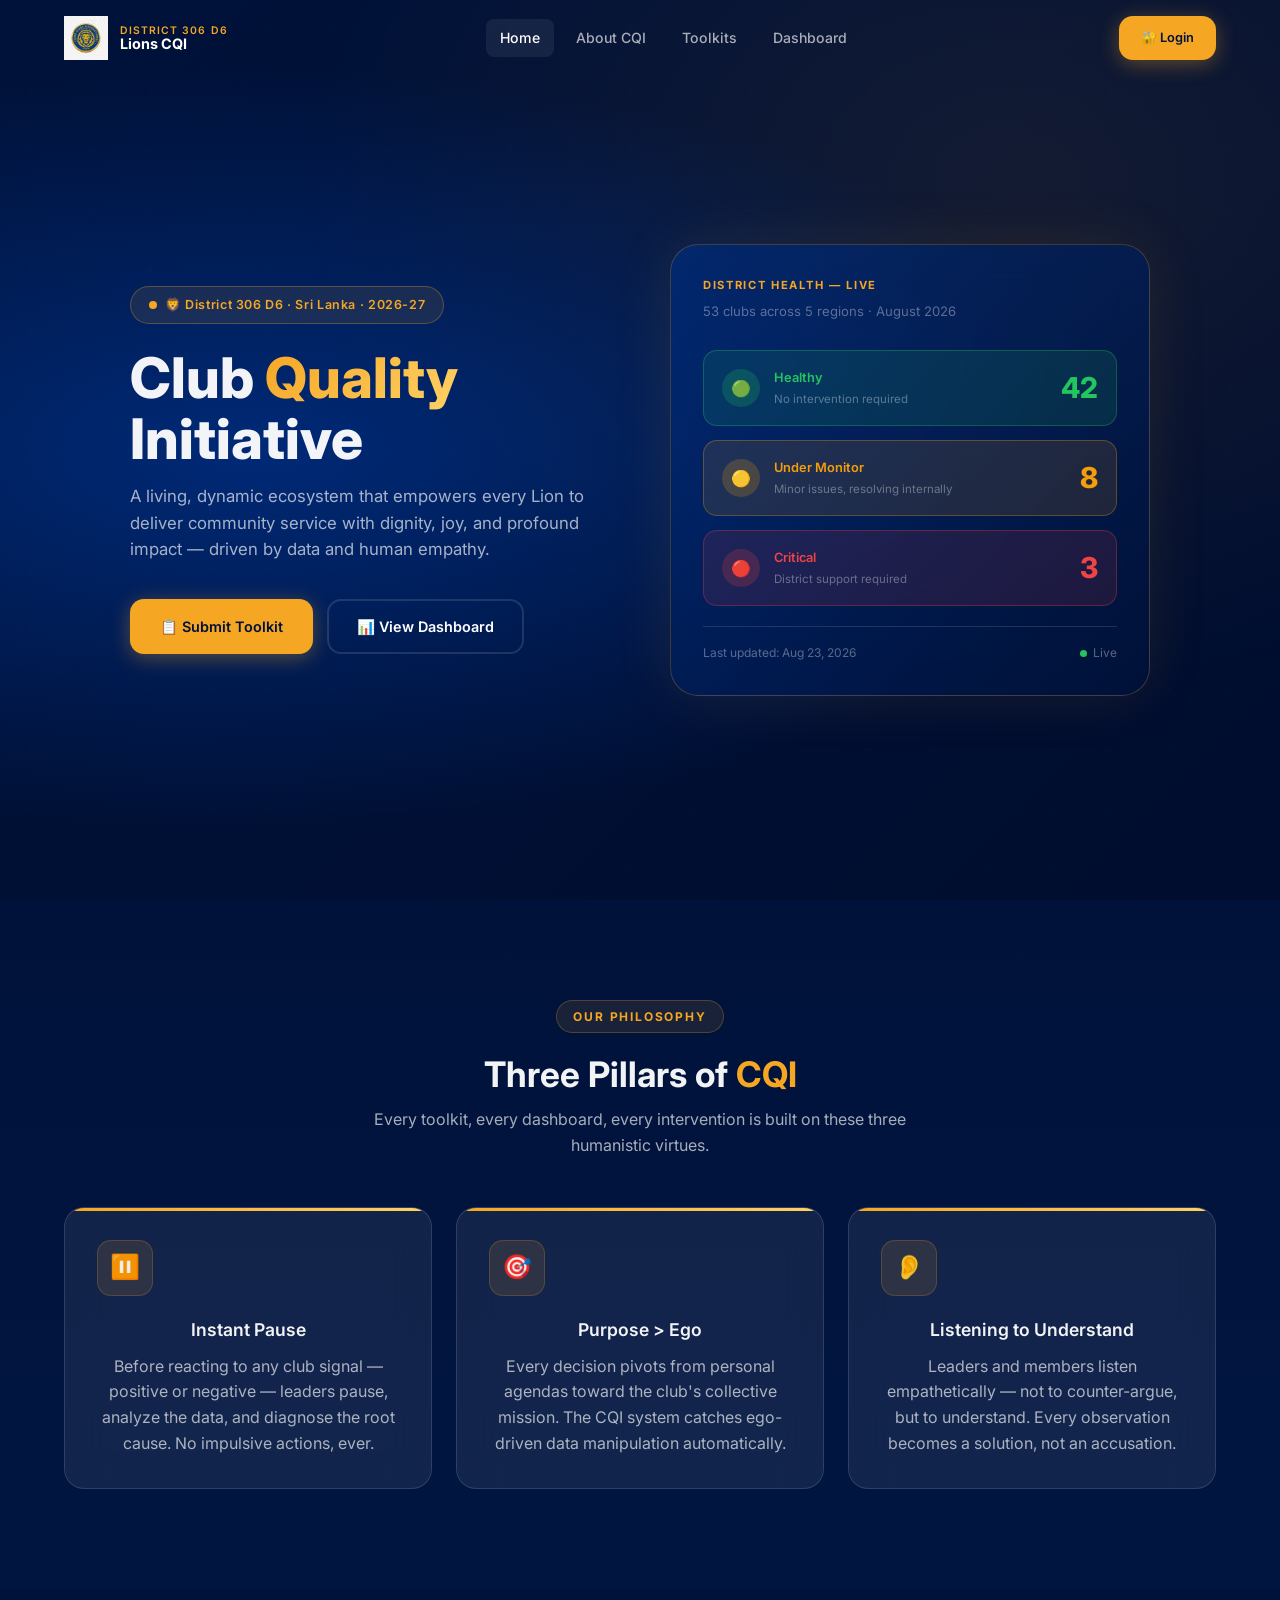
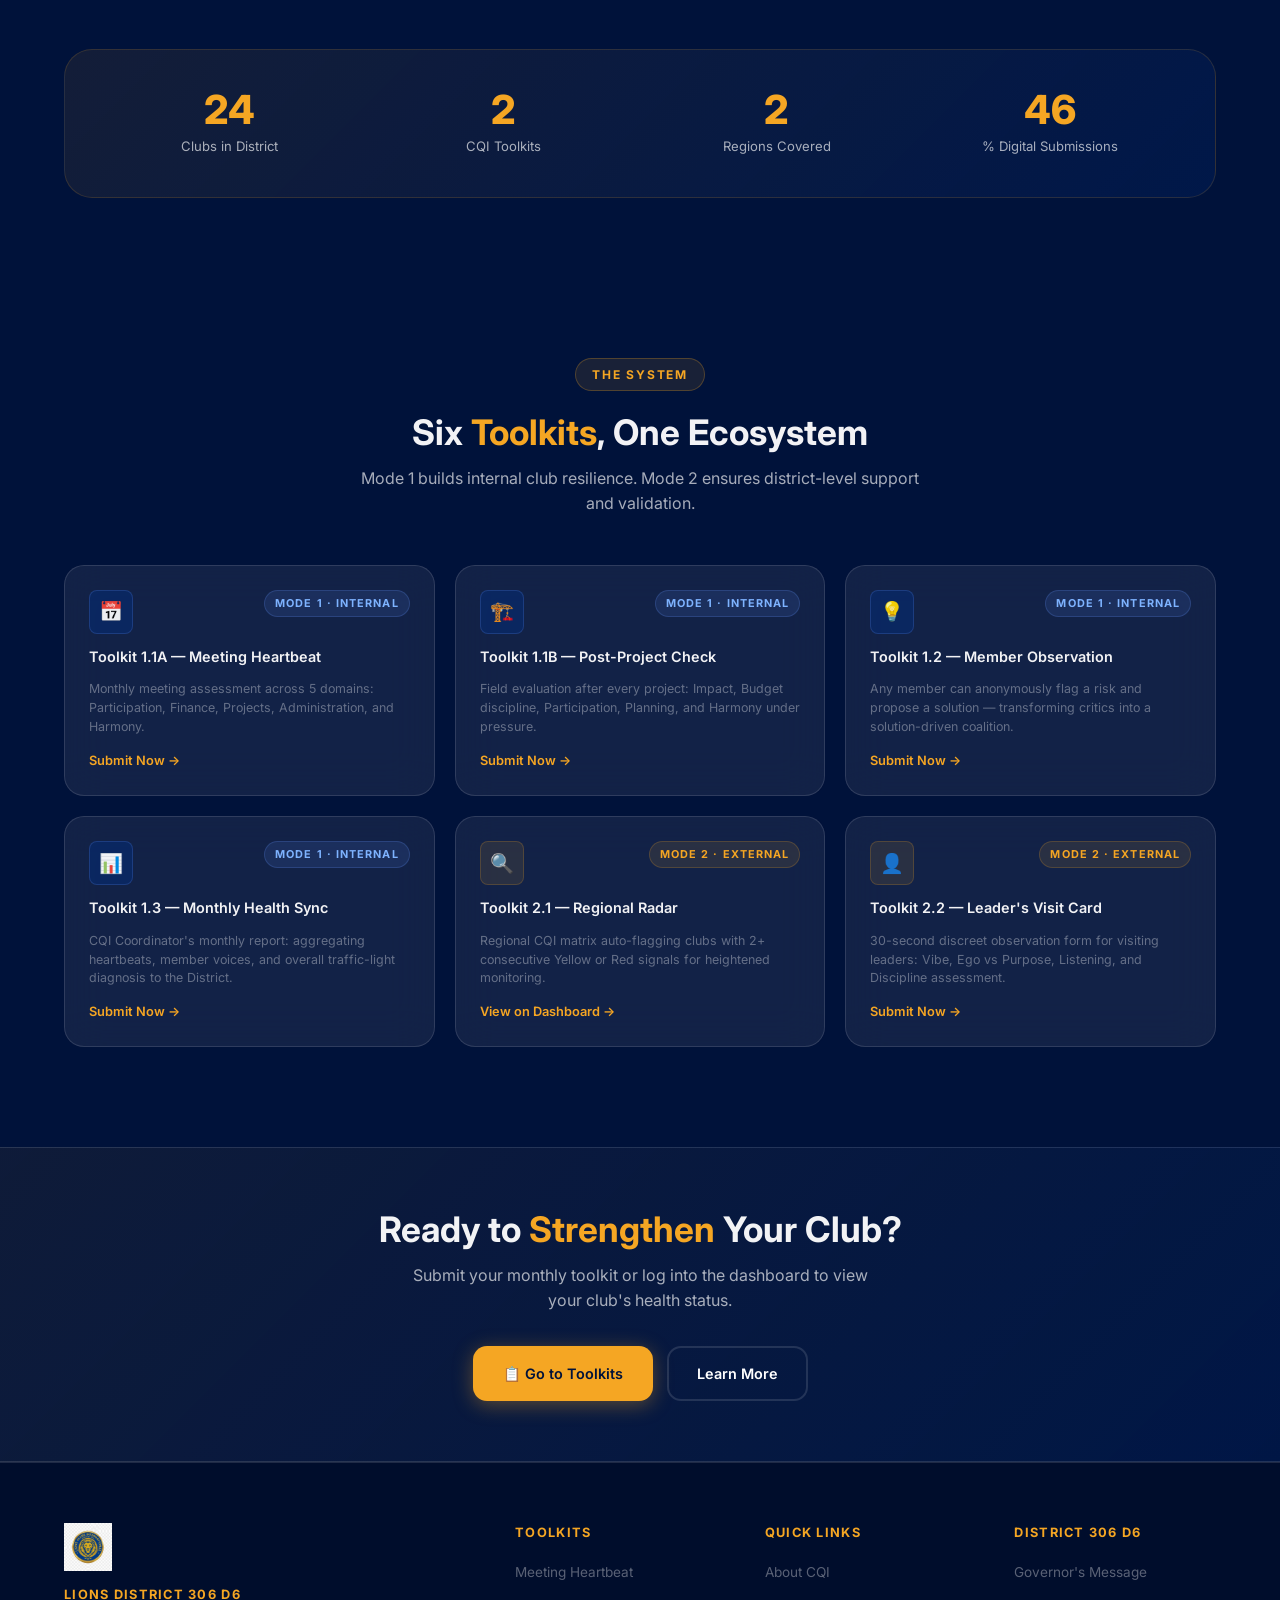
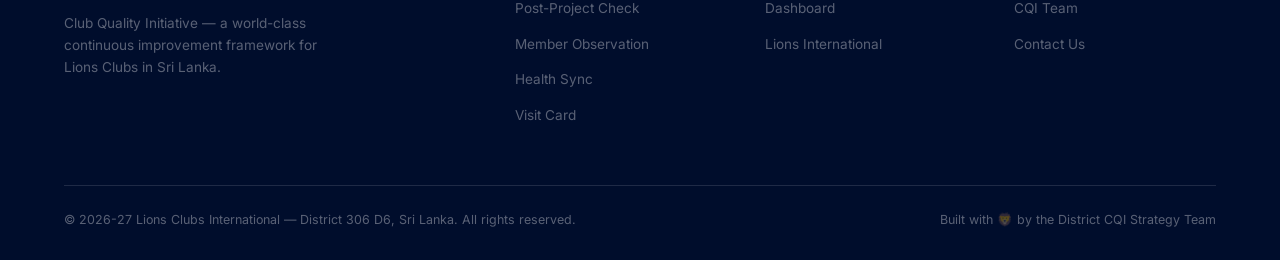
==== website/index.html @ 41cb6fa5 "Initial commit Lion's Club" ====
﻿<!DOCTYPE html>
<html lang="en">
<head>
<meta charset="UTF-8"><meta name="viewport" content="width=device-width,initial-scale=1.0">
<title>Lions CQI | District 306 D6 Sri Lanka</title>
<meta name="description" content="Club Quality Initiative — a living ecosystem empowering every Lion in District 306 D6, Sri Lanka to serve with dignity, joy and profound impact.">
<link rel="stylesheet" href="css/style.css">
<link rel="icon" href="assets/lions-logo.png">
</head>
<body>
<nav class="navbar">
  <div class="container nav-inner">
    <a href="index.html" class="nav-brand">
      <img src="assets/lions-logo.png" alt="Lions International">
      <div class="nav-brand-text"><span>District 306 D6</span><span>Lions CQI</span></div>
    </a>
    <div class="nav-links">
      <a href="index.html" class="active">Home</a>
      <a href="about.html">About CQI</a>
      <a href="toolkits/index.html">Toolkits</a>
      <a href="dashboard.html">Dashboard</a>
    </div>
    <div class="nav-actions">
      <a href="dashboard.html" id="loginBtn" class="btn btn-primary btn-sm">🔐 Login</a>
      <div id="navUser" class="nav-user hidden">
        <div class="nav-avatar" id="navAvatar">L</div>
        <span id="navUserName">Lion</span>
        <button onclick="logout()" class="btn btn-sm" style="padding:6px 10px;color:var(--text-muted);">↩</button>
      </div>
    </div>
    <div class="hamburger" onclick="this.classList.toggle('open');document.querySelector('.nav-links').style.display='flex'">
      <span></span><span></span><span></span>
    </div>
  </div>
</nav>

<section class="hero">
  <div class="container hero-inner">
    <div class="hero-text">
      <div class="hero-badge"><span class="dot"></span>🦁 District 306 D6 · Sri Lanka · 2026-27</div>
      <h1>Club <span>Quality</span><br>Initiative</h1>
      <p>A living, dynamic ecosystem that empowers every Lion to deliver community service with dignity, joy, and profound impact — driven by data and human empathy.</p>
      <div class="hero-ctas">
        <a href="toolkits/index.html" class="btn btn-primary">📋 Submit Toolkit</a>
        <a href="dashboard.html" class="btn btn-outline">📊 View Dashboard</a>
      </div>
    </div>
    <div class="health-card">
      <div class="health-card-title">District Health — Live</div>
      <div class="health-card-sub">53 clubs across 5 regions · August 2026</div>
      <div class="health-indicators">
        <div class="health-indicator green">
          <div class="hi-icon">🟢</div>
          <div class="hi-info"><div class="hi-label">Healthy</div><div class="hi-desc">No intervention required</div></div>
          <div class="hi-count">42</div>
        </div>
        <div class="health-indicator amber">
          <div class="hi-icon">🟡</div>
          <div class="hi-info"><div class="hi-label">Under Monitor</div><div class="hi-desc">Minor issues, resolving internally</div></div>
          <div class="hi-count">8</div>
        </div>
        <div class="health-indicator red">
          <div class="hi-icon">🔴</div>
          <div class="hi-info"><div class="hi-label">Critical</div><div class="hi-desc">District support required</div></div>
          <div class="hi-count">3</div>
        </div>
      </div>
      <div class="health-footer">
        <span>Last updated: Aug 23, 2026</span>
        <span class="live-dot">Live</span>
      </div>
    </div>
  </div>
</section>

<section class="section" style="background:linear-gradient(180deg,var(--navy-deep) 0%,rgba(0,30,80,.3) 100%);">
  <div class="container text-center">
    <div class="section-label">Our Philosophy</div>
    <h2>Three Pillars of <span class="text-gold">CQI</span></h2>
    <p style="max-width:560px;margin:12px auto 0;">Every toolkit, every dashboard, every intervention is built on these three humanistic virtues.</p>
    <div class="pillars-grid">
      <div class="pillar-card">
        <div class="pillar-icon">⏸️</div>
        <h3>Instant Pause</h3>
        <p>Before reacting to any club signal — positive or negative — leaders pause, analyze the data, and diagnose the root cause. No impulsive actions, ever.</p>
      </div>
      <div class="pillar-card">
        <div class="pillar-icon">🎯</div>
        <h3>Purpose &gt; Ego</h3>
        <p>Every decision pivots from personal agendas toward the club's collective mission. The CQI system catches ego-driven data manipulation automatically.</p>
      </div>
      <div class="pillar-card">
        <div class="pillar-icon">👂</div>
        <h3>Listening to Understand</h3>
        <p>Leaders and members listen empathetically — not to counter-argue, but to understand. Every observation becomes a solution, not an accusation.</p>
      </div>
    </div>
  </div>
</section>

<section class="section-sm">
  <div class="container">
    <div class="stats-bar">
      <div class="stat-item"><h3 data-count="53">53</h3><p>Clubs in District</p></div>
      <div class="stat-item"><h3 data-count="6">6</h3><p>CQI Toolkits</p></div>
      <div class="stat-item"><h3 data-count="5">5</h3><p>Regions Covered</p></div>
      <div class="stat-item"><h3 data-count="100">100</h3><p>% Digital Submissions</p></div>
    </div>
  </div>
</section>

<section class="section">
  <div class="container">
    <div class="text-center">
      <div class="section-label">The System</div>
      <h2>Six <span class="text-gold">Toolkits</span>, One Ecosystem</h2>
      <p style="max-width:560px;margin:12px auto 0;">Mode 1 builds internal club resilience. Mode 2 ensures district-level support and validation.</p>
    </div>
    <div class="toolkits-grid">
      <div class="toolkit-card mode1">
        <div class="toolkit-header">
          <div class="toolkit-icon">📅</div>
          <span class="toolkit-mode">Mode 1 · Internal</span>
        </div>
        <h4>Toolkit 1.1A — Meeting Heartbeat</h4>
        <p>Monthly meeting assessment across 5 domains: Participation, Finance, Projects, Administration, and Harmony.</p>
        <a href="toolkits/meeting.html" class="toolkit-link">Submit Now →</a>
      </div>
      <div class="toolkit-card mode1">
        <div class="toolkit-header">
          <div class="toolkit-icon">🏗️</div>
          <span class="toolkit-mode">Mode 1 · Internal</span>
        </div>
        <h4>Toolkit 1.1B — Post-Project Check</h4>
        <p>Field evaluation after every project: Impact, Budget discipline, Participation, Planning, and Harmony under pressure.</p>
        <a href="toolkits/project.html" class="toolkit-link">Submit Now →</a>
      </div>
      <div class="toolkit-card mode1">
        <div class="toolkit-header">
          <div class="toolkit-icon">💡</div>
          <span class="toolkit-mode">Mode 1 · Internal</span>
        </div>
        <h4>Toolkit 1.2 — Member Observation</h4>
        <p>Any member can anonymously flag a risk and propose a solution — transforming critics into a solution-driven coalition.</p>
        <a href="toolkits/member.html" class="toolkit-link">Submit Now →</a>
      </div>
      <div class="toolkit-card mode1">
        <div class="toolkit-header">
          <div class="toolkit-icon">📊</div>
          <span class="toolkit-mode">Mode 1 · Internal</span>
        </div>
        <h4>Toolkit 1.3 — Monthly Health Sync</h4>
        <p>CQI Coordinator's monthly report: aggregating heartbeats, member voices, and overall traffic-light diagnosis to the District.</p>
        <a href="toolkits/sync.html" class="toolkit-link">Submit Now →</a>
      </div>
      <div class="toolkit-card mode2">
        <div class="toolkit-header">
          <div class="toolkit-icon">🔍</div>
          <span class="toolkit-mode">Mode 2 · External</span>
        </div>
        <h4>Toolkit 2.1 — Regional Radar</h4>
        <p>Regional CQI matrix auto-flagging clubs with 2+ consecutive Yellow or Red signals for heightened monitoring.</p>
        <a href="dashboard.html" class="toolkit-link">View on Dashboard →</a>
      </div>
      <div class="toolkit-card mode2">
        <div class="toolkit-header">
          <div class="toolkit-icon">👤</div>
          <span class="toolkit-mode">Mode 2 · External</span>
        </div>
        <h4>Toolkit 2.2 — Leader's Visit Card</h4>
        <p>30-second discreet observation form for visiting leaders: Vibe, Ego vs Purpose, Listening, and Discipline assessment.</p>
        <a href="toolkits/visit.html" class="toolkit-link">Submit Now →</a>
      </div>
    </div>
  </div>
</section>

<section class="section-sm" style="background:linear-gradient(135deg,rgba(245,166,35,.06),rgba(0,48,135,.15));border-top:1px solid var(--glass-border);border-bottom:1px solid var(--glass-border);">
  <div class="container text-center">
    <h2>Ready to <span class="text-gold">Strengthen</span> Your Club?</h2>
    <p style="margin:12px auto 32px;max-width:480px;">Submit your monthly toolkit or log into the dashboard to view your club's health status.</p>
    <div style="display:flex;gap:14px;justify-content:center;flex-wrap:wrap;">
      <a href="toolkits/index.html" class="btn btn-primary">📋 Go to Toolkits</a>
      <a href="about.html" class="btn btn-outline">Learn More</a>
    </div>
  </div>
</section>

<footer class="footer">
  <div class="container">
    <div class="footer-grid">
      <div class="footer-brand">
        <img src="assets/lions-logo.png" alt="Lions" style="width:48px;">
        <h5 style="margin-top:14px;margin-bottom:8px;">Lions District 306 D6</h5>
        <p>Club Quality Initiative — a world-class continuous improvement framework for Lions Clubs in Sri Lanka.</p>
      </div>
      <div>
        <h5>Toolkits</h5>
        <ul>
          <li><a href="toolkits/meeting.html">Meeting Heartbeat</a></li>
          <li><a href="toolkits/project.html">Post-Project Check</a></li>
          <li><a href="toolkits/member.html">Member Observation</a></li>
          <li><a href="toolkits/sync.html">Health Sync</a></li>
          <li><a href="toolkits/visit.html">Visit Card</a></li>
        </ul>
      </div>
      <div>
        <h5>Quick Links</h5>
        <ul>
          <li><a href="about.html">About CQI</a></li>
          <li><a href="dashboard.html">Dashboard</a></li>
          <li><a href="https://www.lionsclubs.org" target="_blank">Lions International</a></li>
        </ul>
      </div>
      <div>
        <h5>District 306 D6</h5>
        <ul>
          <li><a href="#">Governor's Message</a></li>
          <li><a href="#">CQI Team</a></li>
          <li><a href="#">Contact Us</a></li>
        </ul>
      </div>
    </div>
    <div class="footer-bottom">
      <p>© 2026-27 Lions Clubs International — District 306 D6, Sri Lanka. All rights reserved.</p>
      <p>Built with 🦁 by the District CQI Strategy Team</p>
    </div>
  </div>
</footer>
<script src="js/mock-data.js"></script>
<script src="js/main.js"></script>
</body>
</html>
---- website/css/style.css ----
﻿@import url('https://fonts.googleapis.com/css2?family=Inter:wght@300;400;500;600;700;800;900&display=swap');
:root{--navy:#003087;--navy-dark:#001f5b;--navy-deep:#00123a;--gold:#F5A623;--gold-light:#FFD166;--gold-dark:#C4841A;--green:#22C55E;--green-bg:rgba(34,197,94,.12);--green-border:rgba(34,197,94,.3);--amber:#F59E0B;--amber-bg:rgba(245,158,11,.12);--amber-border:rgba(245,158,11,.3);--red:#EF4444;--red-bg:rgba(239,68,68,.12);--red-border:rgba(239,68,68,.3);--text-primary:rgba(255,255,255,.95);--text-secondary:rgba(255,255,255,.65);--text-muted:rgba(255,255,255,.35);--glass:rgba(255,255,255,.07);--glass-md:rgba(255,255,255,.10);--glass-border:rgba(255,255,255,.12);--glass-hover:rgba(255,255,255,.13);--font:'Inter',system-ui,sans-serif;--r-sm:8px;--r-md:14px;--r-lg:20px;--r-xl:28px;--shadow-md:0 8px 30px rgba(0,0,0,.4);--t:all .3s cubic-bezier(.4,0,.2,1);}
*,*::before,*::after{margin:0;padding:0;box-sizing:border-box;}
html{scroll-behavior:smooth;}
body{font-family:var(--font);background:var(--navy-deep);color:var(--text-primary);line-height:1.6;overflow-x:hidden;}
a{color:inherit;text-decoration:none;}
img{max-width:100%;display:block;}
button{cursor:pointer;border:none;background:none;font-family:var(--font);}
input,select,textarea{font-family:var(--font);}
ul{list-style:none;}
h1{font-size:clamp(2rem,5vw,3.5rem);font-weight:800;line-height:1.1;}
h2{font-size:clamp(1.5rem,3vw,2.2rem);font-weight:700;line-height:1.2;}
h3{font-size:clamp(1.1rem,2vw,1.4rem);font-weight:600;}
p{color:var(--text-secondary);}
.container{max-width:1200px;margin:0 auto;padding:0 24px;}
.section{padding:100px 0;}
.section-sm{padding:60px 0;}
.text-gold{color:var(--gold);}
.text-center{text-align:center;}
.hidden{display:none!important;}
.section-label{display:inline-flex;align-items:center;gap:8px;font-size:.75rem;font-weight:700;letter-spacing:.15em;text-transform:uppercase;color:var(--gold);background:rgba(245,166,35,.1);border:1px solid rgba(245,166,35,.25);padding:6px 16px;border-radius:100px;margin-bottom:20px;}
.btn{display:inline-flex;align-items:center;gap:8px;padding:14px 28px;border-radius:var(--r-md);font-size:.9rem;font-weight:600;transition:var(--t);cursor:pointer;white-space:nowrap;border:2px solid transparent;}
.btn-primary{background:var(--gold);color:var(--navy-deep);box-shadow:0 4px 20px rgba(245,166,35,.35);}
.btn-primary:hover{background:var(--gold-light);transform:translateY(-2px);box-shadow:0 8px 30px rgba(245,166,35,.5);}
.btn-outline{background:transparent;color:#fff;border:2px solid var(--glass-border);}
.btn-outline:hover{background:var(--glass);border-color:rgba(255,255,255,.3);transform:translateY(-2px);}
.btn-glass{background:var(--glass);color:#fff;border:1px solid var(--glass-border);backdrop-filter:blur(10px);}
.btn-glass:hover{background:var(--glass-hover);transform:translateY(-2px);}
.btn-sm{padding:10px 20px;font-size:.8rem;}
.card{background:var(--glass);border:1px solid var(--glass-border);border-radius:var(--r-lg);padding:28px;backdrop-filter:blur(20px);transition:var(--t);}
.card:hover{background:var(--glass-hover);transform:translateY(-4px);box-shadow:var(--shadow-md);}
.badge-status{display:inline-flex;align-items:center;gap:6px;padding:4px 12px;border-radius:100px;font-size:.78rem;font-weight:600;}
.badge-green{background:var(--green-bg);color:var(--green);border:1px solid var(--green-border);}
.badge-amber{background:var(--amber-bg);color:var(--amber);border:1px solid var(--amber-border);}
.badge-red{background:var(--red-bg);color:var(--red);border:1px solid var(--red-border);}
.badge-gray{background:rgba(255,255,255,.06);color:var(--text-muted);border:1px solid rgba(255,255,255,.1);}
/* NAVBAR */
.navbar{position:fixed;top:0;left:0;right:0;z-index:1000;padding:16px 0;transition:var(--t);}
.navbar.scrolled{background:rgba(0,18,58,.92);backdrop-filter:blur(20px);border-bottom:1px solid var(--glass-border);padding:10px 0;}
.nav-inner{display:flex;align-items:center;justify-content:space-between;}
.nav-brand{display:flex;align-items:center;gap:12px;}
.nav-brand img{width:44px;height:44px;object-fit:contain;}
.nav-brand-text{display:flex;flex-direction:column;line-height:1.1;}
.nav-brand-text span:first-child{font-size:.65rem;font-weight:600;letter-spacing:.1em;text-transform:uppercase;color:var(--gold);}
.nav-brand-text span:last-child{font-size:.9rem;font-weight:700;color:#fff;}
.nav-links{display:flex;align-items:center;gap:8px;}
.nav-links a{padding:8px 14px;border-radius:var(--r-sm);font-size:.88rem;font-weight:500;color:var(--text-secondary);transition:var(--t);}
.nav-links a:hover,.nav-links a.active{color:#fff;background:var(--glass);}
.nav-actions{display:flex;align-items:center;gap:12px;}
.nav-user{display:flex;align-items:center;gap:10px;padding:6px 14px 6px 6px;background:var(--glass);border:1px solid var(--glass-border);border-radius:100px;}
.nav-avatar{width:30px;height:30px;border-radius:50%;background:var(--gold);display:flex;align-items:center;justify-content:center;font-size:.75rem;font-weight:700;color:var(--navy-deep);}
.nav-user span{font-size:.82rem;font-weight:500;}
.hamburger{display:none;flex-direction:column;gap:5px;padding:8px;cursor:pointer;}
.hamburger span{display:block;width:22px;height:2px;background:#fff;border-radius:2px;transition:var(--t);}
/* HERO */
.hero{min-height:100vh;display:flex;align-items:center;background:radial-gradient(ellipse at 20% 50%,rgba(0,48,135,.8) 0%,transparent 60%),radial-gradient(ellipse at 80% 20%,rgba(245,166,35,.08) 0%,transparent 50%),linear-gradient(135deg,var(--navy-deep) 0%,#000d2e 100%);position:relative;overflow:hidden;padding:120px 0 80px;}
.hero::before{content:'';position:absolute;inset:0;background:url("data:image/svg+xml,%3Csvg width='60' height='60' viewBox='0 0 60 60' xmlns='http://www.w3.org/2000/svg'%3E%3Cg fill='none' fill-rule='evenodd'%3E%3Cg fill='%23ffffff' fill-opacity='0.02'%3E%3Ccircle cx='30' cy='30' r='1'/%3E%3C/g%3E%3C/g%3E%3C/svg%3E");}
.hero-inner{display:grid;grid-template-columns:1fr 1fr;gap:60px;align-items:center;position:relative;z-index:1;}
.hero-badge{display:inline-flex;align-items:center;gap:8px;background:rgba(245,166,35,.1);border:1px solid rgba(245,166,35,.3);padding:8px 18px;border-radius:100px;font-size:.78rem;font-weight:600;color:var(--gold);margin-bottom:24px;letter-spacing:.05em;}
.hero-badge .dot{width:8px;height:8px;border-radius:50%;background:var(--gold);animation:pulse 2s infinite;}
.hero h1{margin-bottom:12px;}
.hero h1 span{background:linear-gradient(135deg,var(--gold) 0%,var(--gold-light) 100%);-webkit-background-clip:text;-webkit-text-fill-color:transparent;background-clip:text;}
.hero p{font-size:1.05rem;margin-bottom:36px;max-width:480px;}
.hero-ctas{display:flex;gap:14px;flex-wrap:wrap;}
/* HEALTH CARD */
.health-card{background:linear-gradient(135deg,rgba(0,48,135,.6),rgba(0,18,58,.8));border:1px solid rgba(245,166,35,.25);border-radius:var(--r-xl);padding:32px;backdrop-filter:blur(20px);box-shadow:0 0 60px rgba(245,166,35,.1);}
.health-card-title{font-size:.7rem;font-weight:700;letter-spacing:.15em;text-transform:uppercase;color:var(--gold);margin-bottom:6px;}
.health-card-sub{font-size:.82rem;color:var(--text-muted);margin-bottom:28px;}
.health-indicators{display:flex;flex-direction:column;gap:14px;}
.health-indicator{display:flex;align-items:center;gap:14px;padding:14px 18px;border-radius:var(--r-md);border:1px solid transparent;transition:var(--t);}
.health-indicator.green{background:var(--green-bg);border-color:var(--green-border);}
.health-indicator.amber{background:var(--amber-bg);border-color:var(--amber-border);}
.health-indicator.red{background:var(--red-bg);border-color:var(--red-border);}
.hi-icon{width:38px;height:38px;border-radius:50%;display:flex;align-items:center;justify-content:center;font-size:1rem;flex-shrink:0;}
.green .hi-icon{background:rgba(34,197,94,.2);}
.amber .hi-icon{background:rgba(245,158,11,.2);}
.red .hi-icon{background:rgba(239,68,68,.2);}
.hi-info{flex:1;}
.hi-label{font-size:.8rem;font-weight:600;margin-bottom:2px;}
.green .hi-label{color:var(--green);}
.amber .hi-label{color:var(--amber);}
.red .hi-label{color:var(--red);}
.hi-desc{font-size:.72rem;color:var(--text-muted);}
.hi-count{font-size:1.8rem;font-weight:800;}
.green .hi-count{color:var(--green);}
.amber .hi-count{color:var(--amber);}
.red .hi-count{color:var(--red);}
.health-footer{margin-top:20px;padding-top:16px;border-top:1px solid var(--glass-border);display:flex;justify-content:space-between;align-items:center;}
.health-footer span{font-size:.75rem;color:var(--text-muted);}
.live-dot{display:inline-flex;align-items:center;gap:6px;font-size:.75rem;color:var(--green);}
.live-dot::before{content:'';width:7px;height:7px;border-radius:50%;background:var(--green);animation:pulse 2s infinite;}
/* PILLARS */
.pillars-grid{display:grid;grid-template-columns:repeat(3,1fr);gap:24px;margin-top:48px;}
.pillar-card{background:var(--glass);border:1px solid var(--glass-border);border-radius:var(--r-lg);padding:32px;backdrop-filter:blur(20px);transition:var(--t);position:relative;overflow:hidden;}
.pillar-card::before{content:'';position:absolute;top:0;left:0;right:0;height:3px;background:linear-gradient(90deg,var(--gold),var(--gold-light));}
.pillar-card:hover{transform:translateY(-6px);box-shadow:0 20px 50px rgba(0,0,0,.4);}
.pillar-icon{width:56px;height:56px;border-radius:var(--r-md);background:rgba(245,166,35,.12);border:1px solid rgba(245,166,35,.2);display:flex;align-items:center;justify-content:center;font-size:1.5rem;margin-bottom:20px;}
.pillar-card h3{font-size:1.1rem;margin-bottom:10px;}
/* TOOLKITS GRID */
.toolkits-grid{display:grid;grid-template-columns:repeat(3,1fr);gap:20px;margin-top:48px;}
.toolkit-card{background:var(--glass);border:1px solid var(--glass-border);border-radius:var(--r-lg);padding:24px;backdrop-filter:blur(20px);transition:var(--t);display:flex;flex-direction:column;gap:14px;}
.toolkit-card:hover{background:var(--glass-hover);transform:translateY(-4px);box-shadow:var(--shadow-md);}
.toolkit-header{display:flex;align-items:flex-start;justify-content:space-between;gap:12px;}
.toolkit-icon{width:44px;height:44px;border-radius:var(--r-sm);display:flex;align-items:center;justify-content:center;font-size:1.2rem;flex-shrink:0;}
.mode1 .toolkit-icon{background:rgba(0,48,135,.4);border:1px solid rgba(100,150,255,.2);}
.mode2 .toolkit-icon{background:rgba(245,166,35,.1);border:1px solid rgba(245,166,35,.2);}
.toolkit-mode{font-size:.68rem;font-weight:700;letter-spacing:.1em;text-transform:uppercase;padding:4px 10px;border-radius:100px;}
.mode1 .toolkit-mode{background:rgba(100,150,255,.12);color:#7eb3ff;border:1px solid rgba(100,150,255,.2);}
.mode2 .toolkit-mode{background:rgba(245,166,35,.1);color:var(--gold);border:1px solid rgba(245,166,35,.2);}
.toolkit-card h4{font-size:.9rem;font-weight:600;line-height:1.3;}
.toolkit-card p{font-size:.78rem;color:var(--text-muted);line-height:1.5;}
.toolkit-link{display:inline-flex;align-items:center;gap:6px;font-size:.8rem;font-weight:600;color:var(--gold);margin-top:auto;}
.toolkit-link:hover{gap:10px;}
/* STATS BAR */
.stats-bar{background:linear-gradient(135deg,rgba(245,166,35,.08),rgba(0,48,135,.2));border:1px solid rgba(245,166,35,.15);border-radius:var(--r-xl);padding:40px;display:grid;grid-template-columns:repeat(4,1fr);gap:24px;text-align:center;}
.stat-item h3{font-size:2.5rem;font-weight:800;color:var(--gold);line-height:1;}
.stat-item p{font-size:.82rem;color:var(--text-secondary);margin-top:6px;}
/* FORMS */
.form-wrap{max-width:780px;margin:0 auto;}
.form-card{background:var(--glass);border:1px solid var(--glass-border);border-radius:var(--r-xl);padding:40px;backdrop-filter:blur(20px);}
.form-progress{display:flex;align-items:center;gap:8px;margin-bottom:32px;}
.progress-bar{flex:1;height:4px;background:var(--glass-md);border-radius:4px;overflow:hidden;}
.progress-fill{height:100%;background:linear-gradient(90deg,var(--gold),var(--gold-light));border-radius:4px;transition:width .4s ease;}
.progress-label{font-size:.78rem;font-weight:600;color:var(--text-muted);}
.form-group{margin-bottom:22px;}
.form-group label{display:block;font-size:.85rem;font-weight:600;margin-bottom:8px;color:var(--text-secondary);}
.form-group label span{color:var(--red);}
.form-control{width:100%;background:rgba(255,255,255,.06);border:1px solid var(--glass-border);border-radius:var(--r-md);padding:12px 16px;color:var(--text-primary);font-size:.9rem;transition:var(--t);outline:none;}
.form-control:focus{border-color:rgba(245,166,35,.5);background:rgba(255,255,255,.09);box-shadow:0 0 0 3px rgba(245,166,35,.08);}
.form-control option{background:var(--navy-dark);color:#fff;}
.domain-row{display:grid;grid-template-columns:1fr auto;align-items:center;gap:16px;padding:18px 20px;background:rgba(255,255,255,.04);border:1px solid var(--glass-border);border-radius:var(--r-md);margin-bottom:12px;transition:var(--t);}
.domain-row:hover{background:rgba(255,255,255,.07);}
.domain-info h4{font-size:.88rem;font-weight:600;margin-bottom:3px;}
.domain-info p{font-size:.75rem;color:var(--text-muted);}
.traffic-lights{display:flex;gap:8px;}
.tl-option{position:relative;}
.tl-option input{position:absolute;opacity:0;width:0;height:0;}
.tl-label{display:flex;align-items:center;gap:6px;padding:8px 14px;border-radius:var(--r-sm);border:2px solid transparent;cursor:pointer;font-size:.8rem;font-weight:600;transition:var(--t);}
.tl-option.green-opt .tl-label{background:var(--green-bg);color:var(--green);border-color:transparent;}
.tl-option.green-opt input:checked~.tl-label{border-color:var(--green);box-shadow:0 0 12px rgba(34,197,94,.3);}
.tl-option.amber-opt .tl-label{background:var(--amber-bg);color:var(--amber);border-color:transparent;}
.tl-option.amber-opt input:checked~.tl-label{border-color:var(--amber);box-shadow:0 0 12px rgba(245,158,11,.3);}
.tl-option.red-opt .tl-label{background:var(--red-bg);color:var(--red);border-color:transparent;}
.tl-option.red-opt input:checked~.tl-label{border-color:var(--red);box-shadow:0 0 12px rgba(239,68,68,.3);}
.form-actions{display:flex;justify-content:space-between;align-items:center;margin-top:32px;padding-top:24px;border-top:1px solid var(--glass-border);}
/* SUCCESS STATE */
.success-state{text-align:center;padding:60px 40px;}
.success-icon{width:80px;height:80px;border-radius:50%;background:var(--green-bg);border:2px solid var(--green-border);display:flex;align-items:center;justify-content:center;font-size:2rem;margin:0 auto 24px;}
/* FOOTER */
.footer{background:rgba(0,12,40,.8);border-top:1px solid var(--glass-border);padding:60px 0 30px;}
.footer-grid{display:grid;grid-template-columns:2fr 1fr 1fr 1fr;gap:48px;margin-bottom:48px;}
.footer-brand img{width:48px;margin-bottom:14px;}
.footer-brand p{font-size:.85rem;color:var(--text-muted);max-width:260px;margin-top:8px;}
.footer h5{font-size:.8rem;font-weight:700;letter-spacing:.1em;text-transform:uppercase;color:var(--gold);margin-bottom:16px;}
.footer ul li{margin-bottom:10px;}
.footer ul li a{font-size:.85rem;color:var(--text-muted);transition:var(--t);}
.footer ul li a:hover{color:#fff;}
.footer-bottom{padding-top:24px;border-top:1px solid var(--glass-border);display:flex;justify-content:space-between;align-items:center;}
.footer-bottom p{font-size:.78rem;color:var(--text-muted);}
/* DASHBOARD */
.dash-layout{display:grid;grid-template-columns:240px 1fr;min-height:100vh;}
.dash-sidebar{background:rgba(0,18,58,.95);border-right:1px solid var(--glass-border);padding:24px 0;position:sticky;top:0;height:100vh;overflow-y:auto;}
.dash-logo{padding:0 20px 24px;border-bottom:1px solid var(--glass-border);display:flex;align-items:center;gap:10px;}
.dash-logo img{width:36px;}
.dash-logo span{font-size:.85rem;font-weight:700;}
.dash-nav{padding:16px 12px;}
.dash-nav a{display:flex;align-items:center;gap:10px;padding:10px 12px;border-radius:var(--r-sm);font-size:.85rem;color:var(--text-secondary);transition:var(--t);margin-bottom:4px;}
.dash-nav a:hover,.dash-nav a.active{background:var(--glass);color:#fff;}
.dash-nav a span{font-size:1rem;}
.dash-main{padding:32px;overflow-y:auto;}
.dash-header{display:flex;justify-content:space-between;align-items:center;margin-bottom:32px;}
.dash-title h2{font-size:1.4rem;font-weight:700;}
.dash-title p{font-size:.82rem;color:var(--text-muted);}
.kpi-row{display:grid;grid-template-columns:repeat(3,1fr);gap:20px;margin-bottom:28px;}
.kpi-card{background:var(--glass);border:1px solid var(--glass-border);border-radius:var(--r-lg);padding:24px;backdrop-filter:blur(20px);position:relative;overflow:hidden;}
.kpi-card::after{content:'';position:absolute;bottom:0;left:0;right:0;height:3px;}
.kpi-green::after{background:var(--green);}
.kpi-amber::after{background:var(--amber);}
.kpi-red::after{background:var(--red);}
.kpi-num{font-size:2.8rem;font-weight:800;line-height:1;}
.kpi-green .kpi-num{color:var(--green);}
.kpi-amber .kpi-num{color:var(--amber);}
.kpi-red .kpi-num{color:var(--red);}
.kpi-label{font-size:.8rem;color:var(--text-muted);margin-top:4px;}
/* HEATMAP TABLE */
.heatmap-table{width:100%;border-collapse:collapse;}
.heatmap-table th{font-size:.75rem;font-weight:600;color:var(--text-muted);text-align:left;padding:10px 14px;border-bottom:1px solid var(--glass-border);}
.heatmap-table td{padding:10px 14px;border-bottom:1px solid rgba(255,255,255,.04);font-size:.85rem;}
.heatmap-table tr:hover td{background:rgba(255,255,255,.03);}
.hm-cell{width:36px;height:28px;border-radius:6px;display:flex;align-items:center;justify-content:center;font-size:.8rem;}
.hm-green{background:var(--green-bg);color:var(--green);}
.hm-amber{background:var(--amber-bg);color:var(--amber);}
.hm-red{background:var(--red-bg);color:var(--red);}
.hm-gray{background:rgba(255,255,255,.04);color:var(--text-muted);}
/* ANIMATIONS */
@keyframes pulse{0%,100%{opacity:1;}50%{opacity:.4;}}
@keyframes fadeInUp{from{opacity:0;transform:translateY(24px);}to{opacity:1;transform:translateY(0);}}
@keyframes countUp{from{opacity:0;}to{opacity:1;}}
.fade-in{animation:fadeInUp .6s ease forwards;}
/* RESPONSIVE */
@media(max-width:1024px){.hero-inner{grid-template-columns:1fr;}.health-card{display:none;}.pillars-grid,.toolkits-grid{grid-template-columns:repeat(2,1fr);}.stats-bar{grid-template-columns:repeat(2,1fr);}.footer-grid{grid-template-columns:1fr 1fr;}.dash-layout{grid-template-columns:1fr;}.dash-sidebar{display:none;}}
@media(max-width:768px){.nav-links{display:none;}.hamburger{display:flex;}.pillars-grid,.toolkits-grid{grid-template-columns:1fr;}.stats-bar{grid-template-columns:1fr 1fr;}.kpi-row{grid-template-columns:1fr;}.footer-grid{grid-template-columns:1fr;}.form-card{padding:24px;}.domain-row{grid-template-columns:1fr;gap:12px;}.traffic-lights{flex-wrap:wrap;}}
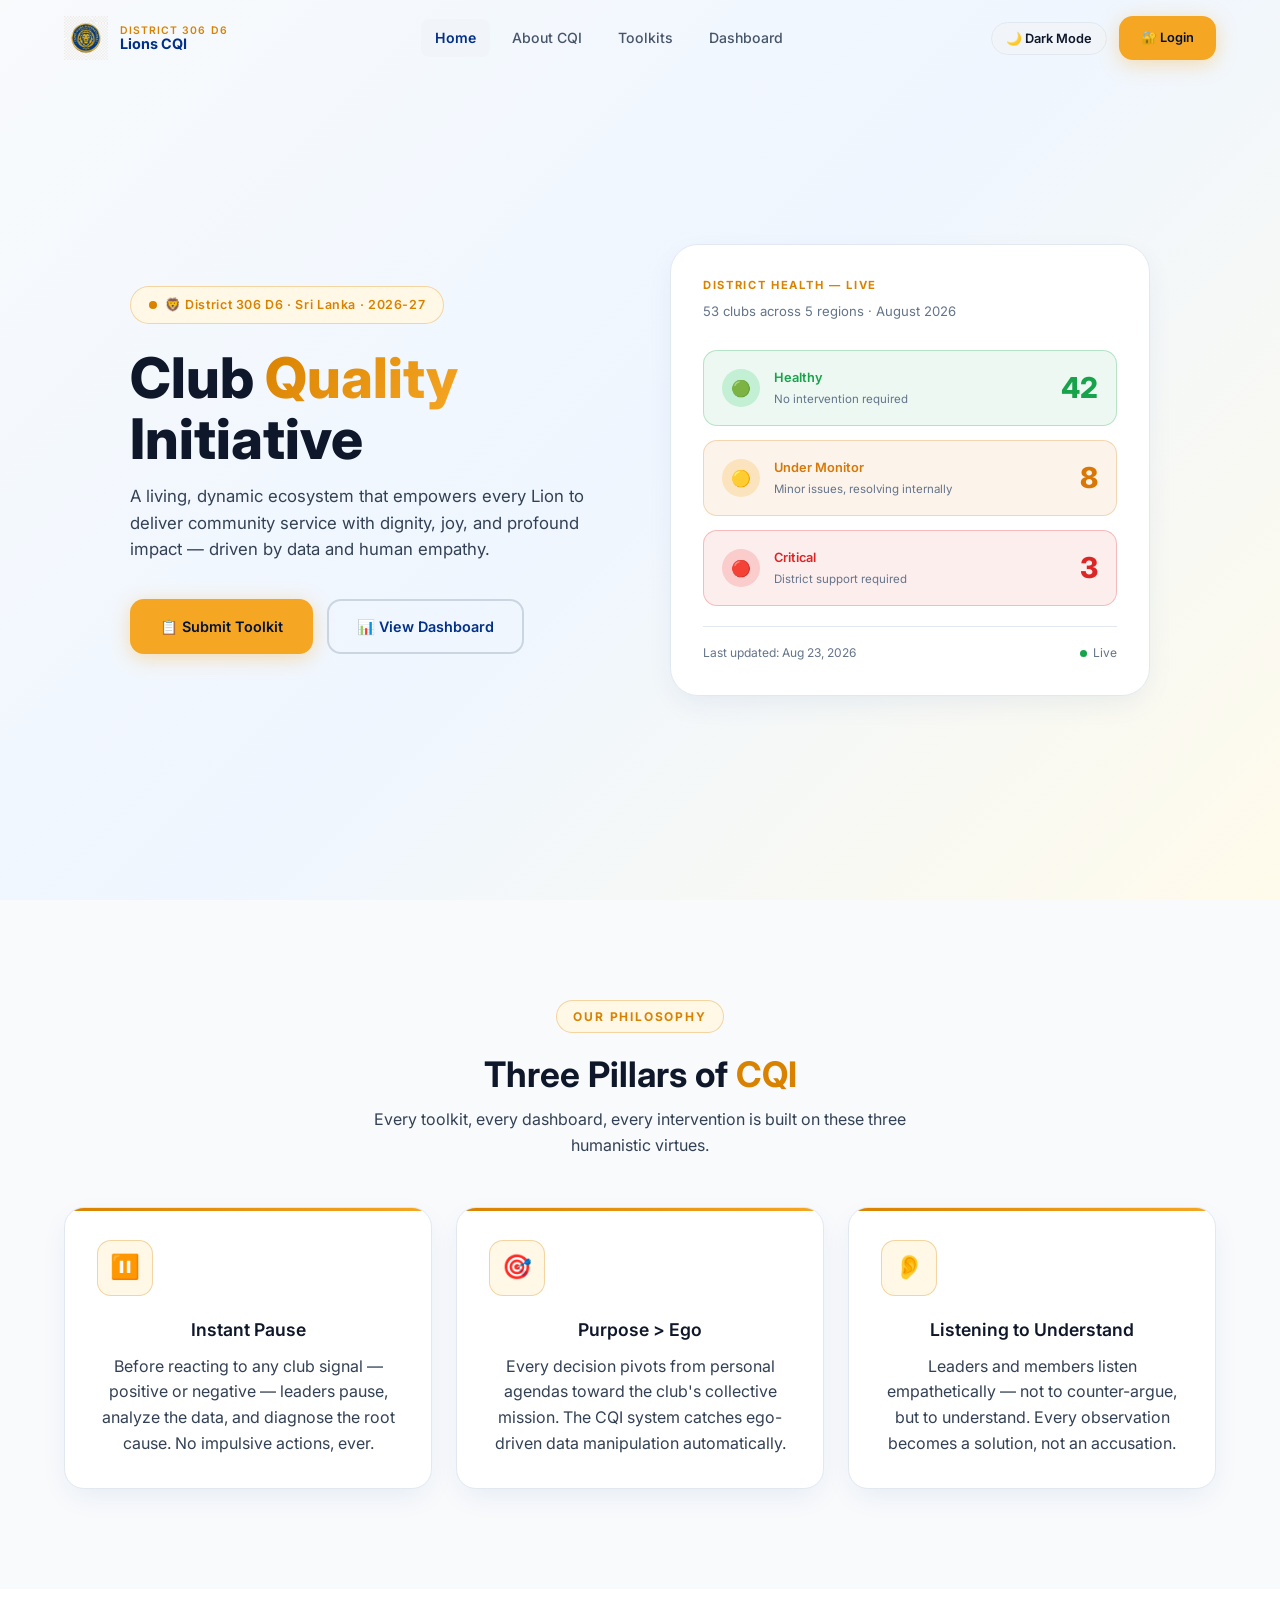
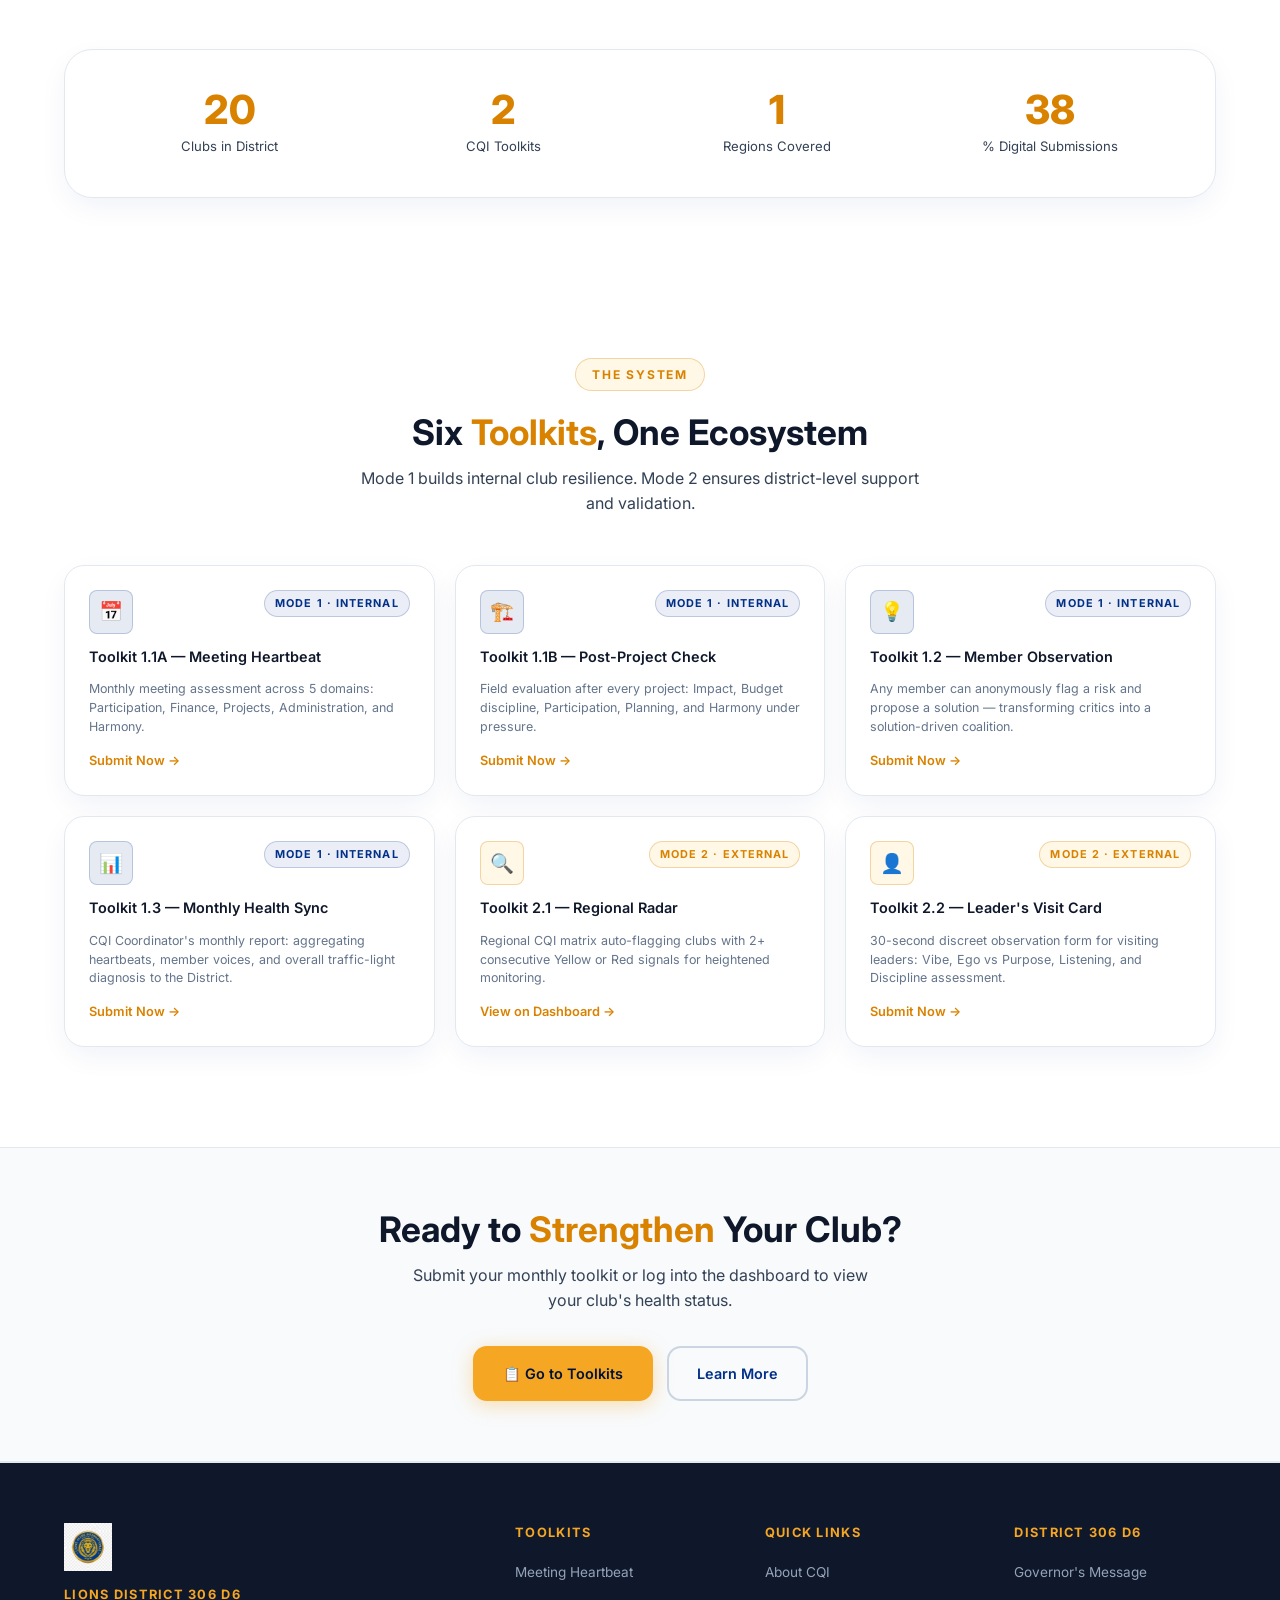
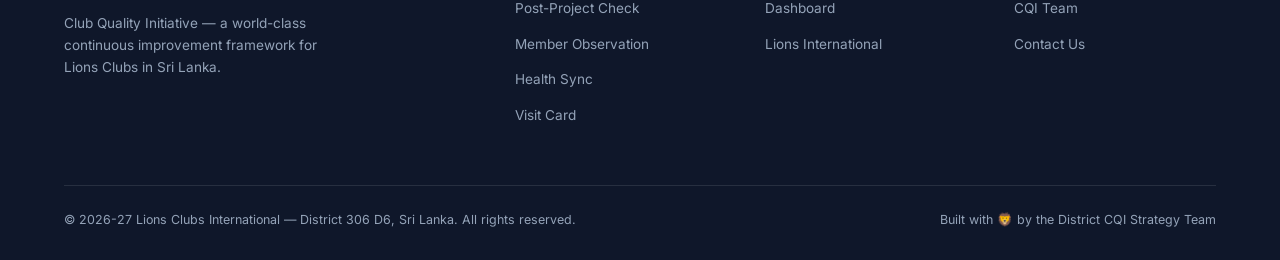
==== commit a84f701a: "Add Light Theme default and Dark Theme switcher while preserving gold and blue brand colors" ====
--- a/website/index.html
+++ b/website/index.html
@@ -1,4 +1,4 @@
-﻿<!DOCTYPE html>
+<!DOCTYPE html>
 <html lang="en">
 <head>
 <meta charset="UTF-8"><meta name="viewport" content="width=device-width,initial-scale=1.0">
@@ -73,7 +73,7 @@
   </div>
 </section>
 
-<section class="section" style="background:linear-gradient(180deg,var(--navy-deep) 0%,rgba(0,30,80,.3) 100%);">
+<section class="section section-alt">
   <div class="container text-center">
     <div class="section-label">Our Philosophy</div>
     <h2>Three Pillars of <span class="text-gold">CQI</span></h2>
@@ -175,7 +175,7 @@
   </div>
 </section>
 
-<section class="section-sm" style="background:linear-gradient(135deg,rgba(245,166,35,.06),rgba(0,48,135,.15));border-top:1px solid var(--glass-border);border-bottom:1px solid var(--glass-border);">
+<section class="section-sm section-alt" style="border-top:1px solid var(--glass-border);border-bottom:1px solid var(--glass-border);">
   <div class="container text-center">
     <h2>Ready to <span class="text-gold">Strengthen</span> Your Club?</h2>
     <p style="margin:12px auto 32px;max-width:480px;">Submit your monthly toolkit or log into the dashboard to view your club's health status.</p>
--- a/website/css/style.css
+++ b/website/css/style.css
@@ -1,202 +1,589 @@
-﻿@import url('https://fonts.googleapis.com/css2?family=Inter:wght@300;400;500;600;700;800;900&display=swap');
-:root{--navy:#003087;--navy-dark:#001f5b;--navy-deep:#00123a;--gold:#F5A623;--gold-light:#FFD166;--gold-dark:#C4841A;--green:#22C55E;--green-bg:rgba(34,197,94,.12);--green-border:rgba(34,197,94,.3);--amber:#F59E0B;--amber-bg:rgba(245,158,11,.12);--amber-border:rgba(245,158,11,.3);--red:#EF4444;--red-bg:rgba(239,68,68,.12);--red-border:rgba(239,68,68,.3);--text-primary:rgba(255,255,255,.95);--text-secondary:rgba(255,255,255,.65);--text-muted:rgba(255,255,255,.35);--glass:rgba(255,255,255,.07);--glass-md:rgba(255,255,255,.10);--glass-border:rgba(255,255,255,.12);--glass-hover:rgba(255,255,255,.13);--font:'Inter',system-ui,sans-serif;--r-sm:8px;--r-md:14px;--r-lg:20px;--r-xl:28px;--shadow-md:0 8px 30px rgba(0,0,0,.4);--t:all .3s cubic-bezier(.4,0,.2,1);}
-*,*::before,*::after{margin:0;padding:0;box-sizing:border-box;}
-html{scroll-behavior:smooth;}
-body{font-family:var(--font);background:var(--navy-deep);color:var(--text-primary);line-height:1.6;overflow-x:hidden;}
-a{color:inherit;text-decoration:none;}
-img{max-width:100%;display:block;}
-button{cursor:pointer;border:none;background:none;font-family:var(--font);}
-input,select,textarea{font-family:var(--font);}
-ul{list-style:none;}
-h1{font-size:clamp(2rem,5vw,3.5rem);font-weight:800;line-height:1.1;}
-h2{font-size:clamp(1.5rem,3vw,2.2rem);font-weight:700;line-height:1.2;}
-h3{font-size:clamp(1.1rem,2vw,1.4rem);font-weight:600;}
-p{color:var(--text-secondary);}
-.container{max-width:1200px;margin:0 auto;padding:0 24px;}
-.section{padding:100px 0;}
-.section-sm{padding:60px 0;}
-.text-gold{color:var(--gold);}
-.text-center{text-align:center;}
-.hidden{display:none!important;}
-.section-label{display:inline-flex;align-items:center;gap:8px;font-size:.75rem;font-weight:700;letter-spacing:.15em;text-transform:uppercase;color:var(--gold);background:rgba(245,166,35,.1);border:1px solid rgba(245,166,35,.25);padding:6px 16px;border-radius:100px;margin-bottom:20px;}
-.btn{display:inline-flex;align-items:center;gap:8px;padding:14px 28px;border-radius:var(--r-md);font-size:.9rem;font-weight:600;transition:var(--t);cursor:pointer;white-space:nowrap;border:2px solid transparent;}
-.btn-primary{background:var(--gold);color:var(--navy-deep);box-shadow:0 4px 20px rgba(245,166,35,.35);}
-.btn-primary:hover{background:var(--gold-light);transform:translateY(-2px);box-shadow:0 8px 30px rgba(245,166,35,.5);}
-.btn-outline{background:transparent;color:#fff;border:2px solid var(--glass-border);}
-.btn-outline:hover{background:var(--glass);border-color:rgba(255,255,255,.3);transform:translateY(-2px);}
-.btn-glass{background:var(--glass);color:#fff;border:1px solid var(--glass-border);backdrop-filter:blur(10px);}
-.btn-glass:hover{background:var(--glass-hover);transform:translateY(-2px);}
-.btn-sm{padding:10px 20px;font-size:.8rem;}
-.card{background:var(--glass);border:1px solid var(--glass-border);border-radius:var(--r-lg);padding:28px;backdrop-filter:blur(20px);transition:var(--t);}
-.card:hover{background:var(--glass-hover);transform:translateY(-4px);box-shadow:var(--shadow-md);}
-.badge-status{display:inline-flex;align-items:center;gap:6px;padding:4px 12px;border-radius:100px;font-size:.78rem;font-weight:600;}
-.badge-green{background:var(--green-bg);color:var(--green);border:1px solid var(--green-border);}
-.badge-amber{background:var(--amber-bg);color:var(--amber);border:1px solid var(--amber-border);}
-.badge-red{background:var(--red-bg);color:var(--red);border:1px solid var(--red-border);}
-.badge-gray{background:rgba(255,255,255,.06);color:var(--text-muted);border:1px solid rgba(255,255,255,.1);}
+@import url('https://fonts.googleapis.com/css2?family=Inter:wght@300;400;500;600;700;800;900&display=swap');
+
+/* ==========================================================================
+   CQI DUAL MECHANISM DESIGN SYSTEM (DISTRICT 306 D6)
+   Supports Light Mode (Default) & Dark Mode via [data-theme="dark"]
+   ========================================================================== */
+
+:root {
+  --theme: light;
+
+  /* Brand Palette Constants */
+  --navy: #003087;
+  --navy-dark: #001f5b;
+  --navy-deep: #00123a;
+  --navy-accent: #0046c7;
+  
+  --gold: #D98200; /* Contrast-optimized Lions Gold for light background */
+  --gold-bright: #F5A623;
+  --gold-light: #FFF8E6;
+  --gold-border: rgba(217, 130, 0, 0.3);
+
+  /* Traffic Light Indicators */
+  --green: #16A34A;
+  --green-bg: rgba(22, 163, 74, 0.08);
+  --green-border: rgba(22, 163, 74, 0.25);
+
+  --amber: #D97706;
+  --amber-bg: rgba(217, 119, 6, 0.08);
+  --amber-border: rgba(217, 119, 6, 0.25);
+
+  --red: #DC2626;
+  --red-bg: rgba(220, 38, 38, 0.08);
+  --red-border: rgba(220, 38, 38, 0.25);
+
+  /* Surfaces & Backgrounds */
+  --bg-main: #FFFFFF;
+  --bg-subtle: #F8FAFC;
+  --bg-header: rgba(255, 255, 255, 0.95);
+  --bg-sidebar: #F8FAFC;
+  --bg-footer: #0F172A;
+  --bg-footer-text: #E2E8F0;
+
+  --hero-bg: linear-gradient(135deg, #F8FAFC 0%, #EFF6FF 50%, #FFFBEB 100%);
+  --hero-card-bg: #FFFFFF;
+  --section-alt-bg: #F8FAFC;
+
+  /* Typography */
+  --text-primary: #0F172A;
+  --text-secondary: #334155;
+  --text-muted: #64748B;
+  --text-inverse: #FFFFFF;
+  --nav-brand-title: #003087;
+  --nav-link-color: #475569;
+  --nav-link-hover: #003087;
+
+  /* Card & Glass System */
+  --glass: #FFFFFF;
+  --glass-md: rgba(0, 48, 135, 0.04);
+  --glass-border: #E2E8F0;
+  --glass-hover: #F1F5F9;
+
+  --surface: #FFFFFF;
+  --border-subtle: #E2E8F0;
+  --card-bg: #FFFFFF;
+  --card-border: #E2E8F0;
+  --card-shadow: 0 10px 30px -5px rgba(0, 48, 135, 0.08);
+
+  /* Form Controls */
+  --input-bg: #FFFFFF;
+  --input-border: #CBD5E1;
+  --input-text: #0F172A;
+  --input-option-bg: #FFFFFF;
+
+  /* Buttons */
+  --btn-primary-bg: #F5A623;
+  --btn-primary-text: #00123a;
+  --btn-outline-border: #CBD5E1;
+  --btn-outline-text: #003087;
+  --btn-outline-hover-bg: #F1F5F9;
+
+  --font: 'Inter', system-ui, -apple-system, sans-serif;
+  --r-sm: 8px;
+  --r-md: 14px;
+  --r-lg: 20px;
+  --r-xl: 28px;
+  --shadow-md: 0 8px 30px rgba(0, 48, 135, 0.10);
+  --shadow-xl: 0 20px 40px rgba(0, 48, 135, 0.15);
+  --t: all .3s cubic-bezier(.4, 0, .2, 1);
+}
+
+/* Dark Theme Overrides */
+[data-theme="dark"] {
+  --theme: dark;
+
+  --gold: #F5A623;
+  --gold-bright: #FFD166;
+  --gold-light: rgba(245, 166, 35, 0.15);
+  --gold-border: rgba(245, 166, 35, 0.3);
+
+  --green: #22C55E;
+  --green-bg: rgba(34, 197, 94, 0.12);
+  --green-border: rgba(34, 197, 94, 0.3);
+
+  --amber: #F59E0B;
+  --amber-bg: rgba(245, 158, 11, 0.12);
+  --amber-border: rgba(245, 158, 11, 0.3);
+
+  --red: #EF4444;
+  --red-bg: rgba(239, 68, 68, 0.12);
+  --red-border: rgba(239, 68, 68, 0.3);
+
+  --bg-main: #00123a;
+  --bg-subtle: #00194d;
+  --bg-header: rgba(0, 18, 58, 0.92);
+  --bg-sidebar: rgba(0, 18, 58, 0.95);
+  --bg-footer: #000c28;
+  --bg-footer-text: rgba(255, 255, 255, 0.45);
+
+  --hero-bg: radial-gradient(ellipse at 20% 50%, rgba(0, 48, 135, .8) 0%, transparent 60%), radial-gradient(ellipse at 80% 20%, rgba(245, 166, 35, .08) 0%, transparent 50%), linear-gradient(135deg, #00123a 0%, #000d2e 100%);
+  --hero-card-bg: linear-gradient(135deg, rgba(0, 48, 135, .6), rgba(0, 18, 58, .8));
+  --section-alt-bg: #001746;
+
+  --text-primary: rgba(255, 255, 255, 0.95);
+  --text-secondary: rgba(255, 255, 255, 0.70);
+  --text-muted: rgba(255, 255, 255, 0.45);
+  --text-inverse: #0F172A;
+  --nav-brand-title: #FFFFFF;
+  --nav-link-color: rgba(255, 255, 255, 0.65);
+  --nav-link-hover: #FFFFFF;
+
+  --glass: rgba(255, 255, 255, 0.07);
+  --glass-md: rgba(255, 255, 255, 0.10);
+  --glass-border: rgba(255, 255, 255, 0.12);
+  --glass-hover: rgba(255, 255, 255, 0.13);
+
+  --surface: rgba(255, 255, 255, 0.05);
+  --border-subtle: rgba(255, 255, 255, 0.12);
+  --card-bg: rgba(255, 255, 255, 0.05);
+  --card-border: rgba(255, 255, 255, 0.12);
+  --card-shadow: 0 8px 30px rgba(0, 0, 0, 0.4);
+
+  --input-bg: rgba(255, 255, 255, 0.06);
+  --input-border: rgba(255, 255, 255, 0.12);
+  --input-text: #FFFFFF;
+  --input-option-bg: #001f5b;
+
+  --btn-primary-bg: #F5A623;
+  --btn-primary-text: #00123a;
+  --btn-outline-border: rgba(255, 255, 255, 0.2);
+  --btn-outline-text: #FFFFFF;
+  --btn-outline-hover-bg: rgba(255, 255, 255, 0.1);
+
+  --shadow-md: 0 8px 30px rgba(0, 0, 0, 0.4);
+  --shadow-xl: 0 20px 40px rgba(0, 0, 0, 0.6);
+}
+
+/* Reset & Base Styles */
+*, *::before, *::after { margin: 0; padding: 0; box-sizing: border-box; }
+html { scroll-behavior: smooth; }
+body {
+  font-family: var(--font);
+  background: var(--bg-main);
+  color: var(--text-primary);
+  line-height: 1.6;
+  overflow-x: hidden;
+  transition: background-color 0.3s ease, color 0.3s ease;
+}
+a { color: inherit; text-decoration: none; }
+img { max-width: 100%; display: block; }
+button { cursor: pointer; border: none; background: none; font-family: var(--font); }
+input, select, textarea { font-family: var(--font); }
+ul { list-style: none; }
+
+h1 { font-size: clamp(2rem, 5vw, 3.5rem); font-weight: 800; line-height: 1.1; color: var(--text-primary); }
+h2 { font-size: clamp(1.5rem, 3vw, 2.2rem); font-weight: 700; line-height: 1.2; color: var(--text-primary); }
+h3 { font-size: clamp(1.1rem, 2vw, 1.4rem); font-weight: 600; color: var(--text-primary); }
+h4 { font-size: 1rem; font-weight: 600; color: var(--text-primary); }
+p { color: var(--text-secondary); }
+
+/* Layout Utilities */
+.container { max-width: 1200px; margin: 0 auto; padding: 0 24px; }
+.section { padding: 100px 0; }
+.section-sm { padding: 60px 0; }
+.section-alt { background: var(--section-alt-bg); }
+.text-gold { color: var(--gold) !important; }
+.text-navy { color: var(--navy) !important; }
+.text-center { text-align: center; }
+.hidden { display: none !important; }
+
+.section-label {
+  display: inline-flex;
+  align-items: center;
+  gap: 8px;
+  font-size: .75rem;
+  font-weight: 700;
+  letter-spacing: .15em;
+  text-transform: uppercase;
+  color: var(--gold);
+  background: var(--gold-light);
+  border: 1px solid var(--gold-border);
+  padding: 6px 16px;
+  border-radius: 100px;
+  margin-bottom: 20px;
+}
+
+/* Buttons */
+.btn {
+  display: inline-flex;
+  align-items: center;
+  gap: 8px;
+  padding: 14px 28px;
+  border-radius: var(--r-md);
+  font-size: .9rem;
+  font-weight: 600;
+  transition: var(--t);
+  cursor: pointer;
+  white-space: nowrap;
+  border: 2px solid transparent;
+}
+.btn-primary {
+  background: var(--btn-primary-bg);
+  color: var(--btn-primary-text);
+  box-shadow: 0 4px 20px rgba(245, 166, 35, .35);
+}
+.btn-primary:hover {
+  background: #E59400;
+  transform: translateY(-2px);
+  box-shadow: 0 8px 30px rgba(245, 166, 35, .5);
+}
+.btn-outline {
+  background: transparent;
+  color: var(--btn-outline-text);
+  border: 2px solid var(--btn-outline-border);
+}
+.btn-outline:hover {
+  background: var(--btn-outline-hover-bg);
+  border-color: var(--gold);
+  transform: translateY(-2px);
+}
+.btn-glass {
+  background: var(--glass);
+  color: var(--text-primary);
+  border: 1px solid var(--glass-border);
+  backdrop-filter: blur(10px);
+}
+.btn-glass:hover {
+  background: var(--glass-hover);
+  transform: translateY(-2px);
+}
+.btn-sm { padding: 10px 20px; font-size: .8rem; }
+
+/* Theme Switcher Toggle */
+.btn-theme-toggle {
+  display: inline-flex;
+  align-items: center;
+  gap: 6px;
+  padding: 8px 14px;
+  border-radius: 100px;
+  font-size: 0.8rem;
+  font-weight: 600;
+  background: var(--glass-hover);
+  color: var(--text-primary);
+  border: 1px solid var(--glass-border);
+  transition: var(--t);
+  cursor: pointer;
+}
+.btn-theme-toggle:hover {
+  border-color: var(--gold);
+  transform: translateY(-1px);
+}
+
+/* Cards & Badges */
+.card {
+  background: var(--card-bg);
+  border: 1px solid var(--card-border);
+  border-radius: var(--r-lg);
+  padding: 28px;
+  backdrop-filter: blur(20px);
+  transition: var(--t);
+  box-shadow: var(--card-shadow);
+}
+.card:hover {
+  background: var(--glass-hover);
+  transform: translateY(-4px);
+  box-shadow: var(--shadow-md);
+}
+
+.badge-status { display: inline-flex; align-items: center; gap: 6px; padding: 4px 12px; border-radius: 100px; font-size: .78rem; font-weight: 600; }
+.badge-green { background: var(--green-bg); color: var(--green); border: 1px solid var(--green-border); }
+.badge-amber { background: var(--amber-bg); color: var(--amber); border: 1px solid var(--amber-border); }
+.badge-red { background: var(--red-bg); color: var(--red); border: 1px solid var(--red-border); }
+.badge-gray { background: var(--glass-md); color: var(--text-muted); border: 1px solid var(--glass-border); }
+
 /* NAVBAR */
-.navbar{position:fixed;top:0;left:0;right:0;z-index:1000;padding:16px 0;transition:var(--t);}
-.navbar.scrolled{background:rgba(0,18,58,.92);backdrop-filter:blur(20px);border-bottom:1px solid var(--glass-border);padding:10px 0;}
-.nav-inner{display:flex;align-items:center;justify-content:space-between;}
-.nav-brand{display:flex;align-items:center;gap:12px;}
-.nav-brand img{width:44px;height:44px;object-fit:contain;}
-.nav-brand-text{display:flex;flex-direction:column;line-height:1.1;}
-.nav-brand-text span:first-child{font-size:.65rem;font-weight:600;letter-spacing:.1em;text-transform:uppercase;color:var(--gold);}
-.nav-brand-text span:last-child{font-size:.9rem;font-weight:700;color:#fff;}
-.nav-links{display:flex;align-items:center;gap:8px;}
-.nav-links a{padding:8px 14px;border-radius:var(--r-sm);font-size:.88rem;font-weight:500;color:var(--text-secondary);transition:var(--t);}
-.nav-links a:hover,.nav-links a.active{color:#fff;background:var(--glass);}
-.nav-actions{display:flex;align-items:center;gap:12px;}
-.nav-user{display:flex;align-items:center;gap:10px;padding:6px 14px 6px 6px;background:var(--glass);border:1px solid var(--glass-border);border-radius:100px;}
-.nav-avatar{width:30px;height:30px;border-radius:50%;background:var(--gold);display:flex;align-items:center;justify-content:center;font-size:.75rem;font-weight:700;color:var(--navy-deep);}
-.nav-user span{font-size:.82rem;font-weight:500;}
-.hamburger{display:none;flex-direction:column;gap:5px;padding:8px;cursor:pointer;}
-.hamburger span{display:block;width:22px;height:2px;background:#fff;border-radius:2px;transition:var(--t);}
+.navbar { position: fixed; top: 0; left: 0; right: 0; z-index: 1000; padding: 16px 0; transition: var(--t); }
+.navbar.scrolled { background: var(--bg-header); backdrop-filter: blur(20px); border-bottom: 1px solid var(--glass-border); padding: 10px 0; box-shadow: 0 4px 20px rgba(0,0,0,0.05); }
+.nav-inner { display: flex; align-items: center; justify-content: space-between; }
+.nav-brand { display: flex; align-items: center; gap: 12px; }
+.nav-brand img { width: 44px; height: 44px; object-fit: contain; }
+.nav-brand-text { display: flex; flex-direction: column; line-height: 1.1; }
+.nav-brand-text span:first-child { font-size: .65rem; font-weight: 600; letter-spacing: .1em; text-transform: uppercase; color: var(--gold); }
+.nav-brand-text span:last-child { font-size: .9rem; font-weight: 700; color: var(--nav-brand-title); }
+
+.nav-links { display: flex; align-items: center; gap: 8px; }
+.nav-links a { padding: 8px 14px; border-radius: var(--r-sm); font-size: .88rem; font-weight: 500; color: var(--nav-link-color); transition: var(--t); }
+.nav-links a:hover, .nav-links a.active { color: var(--nav-link-hover); background: var(--glass-hover); font-weight: 600; }
+
+.nav-actions { display: flex; align-items: center; gap: 12px; }
+.nav-user { display: flex; align-items: center; gap: 10px; padding: 6px 14px 6px 6px; background: var(--glass); border: 1px solid var(--glass-border); border-radius: 100px; }
+.nav-avatar { width: 30px; height: 30px; border-radius: 50%; background: var(--gold); display: flex; align-items: center; justify-content: center; font-size: .75rem; font-weight: 700; color: #00123a; }
+.nav-user span { font-size: .82rem; font-weight: 500; color: var(--text-primary); }
+.hamburger { display: none; flex-direction: column; gap: 5px; padding: 8px; cursor: pointer; }
+.hamburger span { display: block; width: 22px; height: 2px; background: var(--text-primary); border-radius: 2px; transition: var(--t); }
+
 /* HERO */
-.hero{min-height:100vh;display:flex;align-items:center;background:radial-gradient(ellipse at 20% 50%,rgba(0,48,135,.8) 0%,transparent 60%),radial-gradient(ellipse at 80% 20%,rgba(245,166,35,.08) 0%,transparent 50%),linear-gradient(135deg,var(--navy-deep) 0%,#000d2e 100%);position:relative;overflow:hidden;padding:120px 0 80px;}
-.hero::before{content:'';position:absolute;inset:0;background:url("data:image/svg+xml,%3Csvg width='60' height='60' viewBox='0 0 60 60' xmlns='http://www.w3.org/2000/svg'%3E%3Cg fill='none' fill-rule='evenodd'%3E%3Cg fill='%23ffffff' fill-opacity='0.02'%3E%3Ccircle cx='30' cy='30' r='1'/%3E%3C/g%3E%3C/g%3E%3C/svg%3E");}
-.hero-inner{display:grid;grid-template-columns:1fr 1fr;gap:60px;align-items:center;position:relative;z-index:1;}
-.hero-badge{display:inline-flex;align-items:center;gap:8px;background:rgba(245,166,35,.1);border:1px solid rgba(245,166,35,.3);padding:8px 18px;border-radius:100px;font-size:.78rem;font-weight:600;color:var(--gold);margin-bottom:24px;letter-spacing:.05em;}
-.hero-badge .dot{width:8px;height:8px;border-radius:50%;background:var(--gold);animation:pulse 2s infinite;}
-.hero h1{margin-bottom:12px;}
-.hero h1 span{background:linear-gradient(135deg,var(--gold) 0%,var(--gold-light) 100%);-webkit-background-clip:text;-webkit-text-fill-color:transparent;background-clip:text;}
-.hero p{font-size:1.05rem;margin-bottom:36px;max-width:480px;}
-.hero-ctas{display:flex;gap:14px;flex-wrap:wrap;}
+.hero {
+  min-height: 100vh;
+  display: flex;
+  align-items: center;
+  background: var(--hero-bg);
+  position: relative;
+  overflow: hidden;
+  padding: 120px 0 80px;
+}
+.hero-inner { display: grid; grid-template-columns: 1fr 1fr; gap: 60px; align-items: center; position: relative; z-index: 1; }
+.hero-badge {
+  display: inline-flex;
+  align-items: center;
+  gap: 8px;
+  background: var(--gold-light);
+  border: 1px solid var(--gold-border);
+  padding: 8px 18px;
+  border-radius: 100px;
+  font-size: .78rem;
+  font-weight: 600;
+  color: var(--gold);
+  margin-bottom: 24px;
+  letter-spacing: .05em;
+}
+.hero-badge .dot { width: 8px; height: 8px; border-radius: 50%; background: var(--gold); animation: pulse 2s infinite; }
+.hero h1 { margin-bottom: 12px; }
+.hero h1 span { background: linear-gradient(135deg, var(--gold) 0%, var(--gold-bright) 100%); -webkit-background-clip: text; -webkit-text-fill-color: transparent; background-clip: text; }
+.hero p { font-size: 1.05rem; margin-bottom: 36px; max-width: 480px; }
+.hero-ctas { display: flex; gap: 14px; flex-wrap: wrap; }
+
 /* HEALTH CARD */
-.health-card{background:linear-gradient(135deg,rgba(0,48,135,.6),rgba(0,18,58,.8));border:1px solid rgba(245,166,35,.25);border-radius:var(--r-xl);padding:32px;backdrop-filter:blur(20px);box-shadow:0 0 60px rgba(245,166,35,.1);}
-.health-card-title{font-size:.7rem;font-weight:700;letter-spacing:.15em;text-transform:uppercase;color:var(--gold);margin-bottom:6px;}
-.health-card-sub{font-size:.82rem;color:var(--text-muted);margin-bottom:28px;}
-.health-indicators{display:flex;flex-direction:column;gap:14px;}
-.health-indicator{display:flex;align-items:center;gap:14px;padding:14px 18px;border-radius:var(--r-md);border:1px solid transparent;transition:var(--t);}
-.health-indicator.green{background:var(--green-bg);border-color:var(--green-border);}
-.health-indicator.amber{background:var(--amber-bg);border-color:var(--amber-border);}
-.health-indicator.red{background:var(--red-bg);border-color:var(--red-border);}
-.hi-icon{width:38px;height:38px;border-radius:50%;display:flex;align-items:center;justify-content:center;font-size:1rem;flex-shrink:0;}
-.green .hi-icon{background:rgba(34,197,94,.2);}
-.amber .hi-icon{background:rgba(245,158,11,.2);}
-.red .hi-icon{background:rgba(239,68,68,.2);}
-.hi-info{flex:1;}
-.hi-label{font-size:.8rem;font-weight:600;margin-bottom:2px;}
-.green .hi-label{color:var(--green);}
-.amber .hi-label{color:var(--amber);}
-.red .hi-label{color:var(--red);}
-.hi-desc{font-size:.72rem;color:var(--text-muted);}
-.hi-count{font-size:1.8rem;font-weight:800;}
-.green .hi-count{color:var(--green);}
-.amber .hi-count{color:var(--amber);}
-.red .hi-count{color:var(--red);}
-.health-footer{margin-top:20px;padding-top:16px;border-top:1px solid var(--glass-border);display:flex;justify-content:space-between;align-items:center;}
-.health-footer span{font-size:.75rem;color:var(--text-muted);}
-.live-dot{display:inline-flex;align-items:center;gap:6px;font-size:.75rem;color:var(--green);}
-.live-dot::before{content:'';width:7px;height:7px;border-radius:50%;background:var(--green);animation:pulse 2s infinite;}
+.health-card {
+  background: var(--hero-card-bg);
+  border: 1px solid var(--card-border);
+  border-radius: var(--r-xl);
+  padding: 32px;
+  backdrop-filter: blur(20px);
+  box-shadow: var(--card-shadow);
+}
+.health-card-title { font-size: .7rem; font-weight: 700; letter-spacing: .15em; text-transform: uppercase; color: var(--gold); margin-bottom: 6px; }
+.health-card-sub { font-size: .82rem; color: var(--text-muted); margin-bottom: 28px; }
+.health-indicators { display: flex; flex-direction: column; gap: 14px; }
+.health-indicator { display: flex; align-items: center; gap: 14px; padding: 14px 18px; border-radius: var(--r-md); border: 1px solid transparent; transition: var(--t); }
+.health-indicator.green { background: var(--green-bg); border-color: var(--green-border); }
+.health-indicator.amber { background: var(--amber-bg); border-color: var(--amber-border); }
+.health-indicator.red { background: var(--red-bg); border-color: var(--red-border); }
+
+.hi-icon { width: 38px; height: 38px; border-radius: 50%; display: flex; align-items: center; justify-content: center; font-size: 1rem; flex-shrink: 0; }
+.green .hi-icon { background: rgba(34,197,94,.2); }
+.amber .hi-icon { background: rgba(245,158,11,.2); }
+.red .hi-icon { background: rgba(239,68,68,.2); }
+.hi-info { flex: 1; }
+.hi-label { font-size: .8rem; font-weight: 600; margin-bottom: 2px; }
+.green .hi-label { color: var(--green); }
+.amber .hi-label { color: var(--amber); }
+.red .hi-label { color: var(--red); }
+.hi-desc { font-size: .72rem; color: var(--text-muted); }
+.hi-count { font-size: 1.8rem; font-weight: 800; }
+.green .hi-count { color: var(--green); }
+.amber .hi-count { color: var(--amber); }
+.red .hi-count { color: var(--red); }
+.health-footer { margin-top: 20px; padding-top: 16px; border-top: 1px solid var(--glass-border); display: flex; justify-content: space-between; align-items: center; }
+.health-footer span { font-size: .75rem; color: var(--text-muted); }
+.live-dot { display: inline-flex; align-items: center; gap: 6px; font-size: .75rem; color: var(--green); }
+.live-dot::before { content: ''; width: 7px; height: 7px; border-radius: 50%; background: var(--green); animation: pulse 2s infinite; }
+
 /* PILLARS */
-.pillars-grid{display:grid;grid-template-columns:repeat(3,1fr);gap:24px;margin-top:48px;}
-.pillar-card{background:var(--glass);border:1px solid var(--glass-border);border-radius:var(--r-lg);padding:32px;backdrop-filter:blur(20px);transition:var(--t);position:relative;overflow:hidden;}
-.pillar-card::before{content:'';position:absolute;top:0;left:0;right:0;height:3px;background:linear-gradient(90deg,var(--gold),var(--gold-light));}
-.pillar-card:hover{transform:translateY(-6px);box-shadow:0 20px 50px rgba(0,0,0,.4);}
-.pillar-icon{width:56px;height:56px;border-radius:var(--r-md);background:rgba(245,166,35,.12);border:1px solid rgba(245,166,35,.2);display:flex;align-items:center;justify-content:center;font-size:1.5rem;margin-bottom:20px;}
-.pillar-card h3{font-size:1.1rem;margin-bottom:10px;}
+.pillars-grid { display: grid; grid-template-columns: repeat(3, 1fr); gap: 24px; margin-top: 48px; }
+.pillar-card {
+  background: var(--card-bg);
+  border: 1px solid var(--card-border);
+  border-radius: var(--r-lg);
+  padding: 32px;
+  backdrop-filter: blur(20px);
+  transition: var(--t);
+  position: relative;
+  overflow: hidden;
+  box-shadow: var(--card-shadow);
+}
+.pillar-card::before { content: ''; position: absolute; top: 0; left: 0; right: 0; height: 3px; background: linear-gradient(90deg, var(--gold), var(--gold-bright)); }
+.pillar-card:hover { transform: translateY(-6px); box-shadow: var(--shadow-xl); }
+.pillar-icon { width: 56px; height: 56px; border-radius: var(--r-md); background: var(--gold-light); border: 1px solid var(--gold-border); display: flex; align-items: center; justify-content: center; font-size: 1.5rem; margin-bottom: 20px; }
+.pillar-card h3 { font-size: 1.1rem; margin-bottom: 10px; }
+
 /* TOOLKITS GRID */
-.toolkits-grid{display:grid;grid-template-columns:repeat(3,1fr);gap:20px;margin-top:48px;}
-.toolkit-card{background:var(--glass);border:1px solid var(--glass-border);border-radius:var(--r-lg);padding:24px;backdrop-filter:blur(20px);transition:var(--t);display:flex;flex-direction:column;gap:14px;}
-.toolkit-card:hover{background:var(--glass-hover);transform:translateY(-4px);box-shadow:var(--shadow-md);}
-.toolkit-header{display:flex;align-items:flex-start;justify-content:space-between;gap:12px;}
-.toolkit-icon{width:44px;height:44px;border-radius:var(--r-sm);display:flex;align-items:center;justify-content:center;font-size:1.2rem;flex-shrink:0;}
-.mode1 .toolkit-icon{background:rgba(0,48,135,.4);border:1px solid rgba(100,150,255,.2);}
-.mode2 .toolkit-icon{background:rgba(245,166,35,.1);border:1px solid rgba(245,166,35,.2);}
-.toolkit-mode{font-size:.68rem;font-weight:700;letter-spacing:.1em;text-transform:uppercase;padding:4px 10px;border-radius:100px;}
-.mode1 .toolkit-mode{background:rgba(100,150,255,.12);color:#7eb3ff;border:1px solid rgba(100,150,255,.2);}
-.mode2 .toolkit-mode{background:rgba(245,166,35,.1);color:var(--gold);border:1px solid rgba(245,166,35,.2);}
-.toolkit-card h4{font-size:.9rem;font-weight:600;line-height:1.3;}
-.toolkit-card p{font-size:.78rem;color:var(--text-muted);line-height:1.5;}
-.toolkit-link{display:inline-flex;align-items:center;gap:6px;font-size:.8rem;font-weight:600;color:var(--gold);margin-top:auto;}
-.toolkit-link:hover{gap:10px;}
+.toolkits-grid { display: grid; grid-template-columns: repeat(3, 1fr); gap: 20px; margin-top: 48px; }
+.toolkit-card {
+  background: var(--card-bg);
+  border: 1px solid var(--card-border);
+  border-radius: var(--r-lg);
+  padding: 24px;
+  backdrop-filter: blur(20px);
+  transition: var(--t);
+  display: flex;
+  flex-direction: column;
+  gap: 14px;
+  box-shadow: var(--card-shadow);
+}
+.toolkit-card:hover { background: var(--glass-hover); transform: translateY(-4px); box-shadow: var(--shadow-md); }
+.toolkit-header { display: flex; align-items: flex-start; justify-content: space-between; gap: 12px; }
+.toolkit-icon { width: 44px; height: 44px; border-radius: var(--r-sm); display: flex; align-items: center; justify-content: center; font-size: 1.2rem; flex-shrink: 0; }
+.mode1 .toolkit-icon { background: rgba(0, 48, 135, .1); border: 1px solid rgba(0, 48, 135, .2); }
+.mode2 .toolkit-icon { background: var(--gold-light); border: 1px solid var(--gold-border); }
+.toolkit-mode { font-size: .68rem; font-weight: 700; letter-spacing: .1em; text-transform: uppercase; padding: 4px 10px; border-radius: 100px; }
+.mode1 .toolkit-mode { background: rgba(0, 48, 135, .08); color: var(--navy); border: 1px solid rgba(0, 48, 135, .2); }
+.mode2 .toolkit-mode { background: var(--gold-light); color: var(--gold); border: 1px solid var(--gold-border); }
+.toolkit-card h4 { font-size: .9rem; font-weight: 600; line-height: 1.3; }
+.toolkit-card p { font-size: .78rem; color: var(--text-muted); line-height: 1.5; }
+.toolkit-link { display: inline-flex; align-items: center; gap: 6px; font-size: .8rem; font-weight: 600; color: var(--gold); margin-top: auto; }
+.toolkit-link:hover { gap: 10px; }
+
 /* STATS BAR */
-.stats-bar{background:linear-gradient(135deg,rgba(245,166,35,.08),rgba(0,48,135,.2));border:1px solid rgba(245,166,35,.15);border-radius:var(--r-xl);padding:40px;display:grid;grid-template-columns:repeat(4,1fr);gap:24px;text-align:center;}
-.stat-item h3{font-size:2.5rem;font-weight:800;color:var(--gold);line-height:1;}
-.stat-item p{font-size:.82rem;color:var(--text-secondary);margin-top:6px;}
+.stats-bar {
+  background: var(--card-bg);
+  border: 1px solid var(--card-border);
+  border-radius: var(--r-xl);
+  padding: 40px;
+  display: grid;
+  grid-template-columns: repeat(4, 1fr);
+  gap: 24px;
+  text-align: center;
+  box-shadow: var(--card-shadow);
+}
+.stat-item h3 { font-size: 2.5rem; font-weight: 800; color: var(--gold); line-height: 1; }
+.stat-item p { font-size: .82rem; color: var(--text-secondary); margin-top: 6px; }
+
 /* FORMS */
-.form-wrap{max-width:780px;margin:0 auto;}
-.form-card{background:var(--glass);border:1px solid var(--glass-border);border-radius:var(--r-xl);padding:40px;backdrop-filter:blur(20px);}
-.form-progress{display:flex;align-items:center;gap:8px;margin-bottom:32px;}
-.progress-bar{flex:1;height:4px;background:var(--glass-md);border-radius:4px;overflow:hidden;}
-.progress-fill{height:100%;background:linear-gradient(90deg,var(--gold),var(--gold-light));border-radius:4px;transition:width .4s ease;}
-.progress-label{font-size:.78rem;font-weight:600;color:var(--text-muted);}
-.form-group{margin-bottom:22px;}
-.form-group label{display:block;font-size:.85rem;font-weight:600;margin-bottom:8px;color:var(--text-secondary);}
-.form-group label span{color:var(--red);}
-.form-control{width:100%;background:rgba(255,255,255,.06);border:1px solid var(--glass-border);border-radius:var(--r-md);padding:12px 16px;color:var(--text-primary);font-size:.9rem;transition:var(--t);outline:none;}
-.form-control:focus{border-color:rgba(245,166,35,.5);background:rgba(255,255,255,.09);box-shadow:0 0 0 3px rgba(245,166,35,.08);}
-.form-control option{background:var(--navy-dark);color:#fff;}
-.domain-row{display:grid;grid-template-columns:1fr auto;align-items:center;gap:16px;padding:18px 20px;background:rgba(255,255,255,.04);border:1px solid var(--glass-border);border-radius:var(--r-md);margin-bottom:12px;transition:var(--t);}
-.domain-row:hover{background:rgba(255,255,255,.07);}
-.domain-info h4{font-size:.88rem;font-weight:600;margin-bottom:3px;}
-.domain-info p{font-size:.75rem;color:var(--text-muted);}
-.traffic-lights{display:flex;gap:8px;}
-.tl-option{position:relative;}
-.tl-option input{position:absolute;opacity:0;width:0;height:0;}
-.tl-label{display:flex;align-items:center;gap:6px;padding:8px 14px;border-radius:var(--r-sm);border:2px solid transparent;cursor:pointer;font-size:.8rem;font-weight:600;transition:var(--t);}
-.tl-option.green-opt .tl-label{background:var(--green-bg);color:var(--green);border-color:transparent;}
-.tl-option.green-opt input:checked~.tl-label{border-color:var(--green);box-shadow:0 0 12px rgba(34,197,94,.3);}
-.tl-option.amber-opt .tl-label{background:var(--amber-bg);color:var(--amber);border-color:transparent;}
-.tl-option.amber-opt input:checked~.tl-label{border-color:var(--amber);box-shadow:0 0 12px rgba(245,158,11,.3);}
-.tl-option.red-opt .tl-label{background:var(--red-bg);color:var(--red);border-color:transparent;}
-.tl-option.red-opt input:checked~.tl-label{border-color:var(--red);box-shadow:0 0 12px rgba(239,68,68,.3);}
-.form-actions{display:flex;justify-content:space-between;align-items:center;margin-top:32px;padding-top:24px;border-top:1px solid var(--glass-border);}
+.form-wrap { max-width: 780px; margin: 0 auto; }
+.form-card {
+  background: var(--card-bg);
+  border: 1px solid var(--card-border);
+  border-radius: var(--r-xl);
+  padding: 40px;
+  backdrop-filter: blur(20px);
+  box-shadow: var(--card-shadow);
+}
+.form-progress { display: flex; align-items: center; gap: 8px; margin-bottom: 32px; }
+.progress-bar { flex: 1; height: 4px; background: var(--glass-md); border-radius: 4px; overflow: hidden; }
+.progress-fill { height: 100%; background: linear-gradient(90deg, var(--gold), var(--gold-bright)); border-radius: 4px; transition: width .4s ease; }
+.progress-label { font-size: .78rem; font-weight: 600; color: var(--text-muted); }
+.form-group { margin-bottom: 22px; }
+.form-group label { display: block; font-size: .85rem; font-weight: 600; margin-bottom: 8px; color: var(--text-secondary); }
+.form-group label span { color: var(--red); }
+.form-control {
+  width: 100%;
+  background: var(--input-bg);
+  border: 1px solid var(--input-border);
+  border-radius: var(--r-md);
+  padding: 12px 16px;
+  color: var(--input-text);
+  font-size: .9rem;
+  transition: var(--t);
+  outline: none;
+}
+.form-control:focus { border-color: var(--gold); background: var(--bg-main); box-shadow: 0 0 0 3px var(--gold-light); }
+.form-control option { background: var(--input-option-bg); color: var(--input-text); }
+.domain-row {
+  display: grid;
+  grid-template-columns: 1fr auto;
+  align-items: center;
+  gap: 16px;
+  padding: 18px 20px;
+  background: var(--glass-hover);
+  border: 1px solid var(--glass-border);
+  border-radius: var(--r-md);
+  margin-bottom: 12px;
+  transition: var(--t);
+}
+.domain-row:hover { background: var(--glass); }
+.domain-info h4 { font-size: .88rem; font-weight: 600; margin-bottom: 3px; }
+.domain-info p { font-size: .75rem; color: var(--text-muted); }
+.traffic-lights { display: flex; gap: 8px; }
+.tl-option { position: relative; }
+.tl-option input { position: absolute; opacity: 0; width: 0; height: 0; }
+.tl-label { display: flex; align-items: center; gap: 6px; padding: 8px 14px; border-radius: var(--r-sm); border: 2px solid transparent; cursor: pointer; font-size: .8rem; font-weight: 600; transition: var(--t); }
+.tl-option.green-opt .tl-label { background: var(--green-bg); color: var(--green); border-color: transparent; }
+.tl-option.green-opt input:checked ~ .tl-label { border-color: var(--green); box-shadow: 0 0 12px rgba(34, 197, 94, .3); }
+.tl-option.amber-opt .tl-label { background: var(--amber-bg); color: var(--amber); border-color: transparent; }
+.tl-option.amber-opt input:checked ~ .tl-label { border-color: var(--amber); box-shadow: 0 0 12px rgba(245, 158, 11, .3); }
+.tl-option.red-opt .tl-label { background: var(--red-bg); color: var(--red); border-color: transparent; }
+.tl-option.red-opt input:checked ~ .tl-label { border-color: var(--red); box-shadow: 0 0 12px rgba(239, 68, 68, .3); }
+.form-actions { display: flex; justify-content: space-between; align-items: center; margin-top: 32px; padding-top: 24px; border-top: 1px solid var(--glass-border); }
+
 /* SUCCESS STATE */
-.success-state{text-align:center;padding:60px 40px;}
-.success-icon{width:80px;height:80px;border-radius:50%;background:var(--green-bg);border:2px solid var(--green-border);display:flex;align-items:center;justify-content:center;font-size:2rem;margin:0 auto 24px;}
+.success-state { text-align: center; padding: 60px 40px; }
+.success-icon { width: 80px; height: 80px; border-radius: 50%; background: var(--green-bg); border: 2px solid var(--green-border); display: flex; align-items: center; justify-content: center; font-size: 2rem; margin: 0 auto 24px; }
+
 /* FOOTER */
-.footer{background:rgba(0,12,40,.8);border-top:1px solid var(--glass-border);padding:60px 0 30px;}
-.footer-grid{display:grid;grid-template-columns:2fr 1fr 1fr 1fr;gap:48px;margin-bottom:48px;}
-.footer-brand img{width:48px;margin-bottom:14px;}
-.footer-brand p{font-size:.85rem;color:var(--text-muted);max-width:260px;margin-top:8px;}
-.footer h5{font-size:.8rem;font-weight:700;letter-spacing:.1em;text-transform:uppercase;color:var(--gold);margin-bottom:16px;}
-.footer ul li{margin-bottom:10px;}
-.footer ul li a{font-size:.85rem;color:var(--text-muted);transition:var(--t);}
-.footer ul li a:hover{color:#fff;}
-.footer-bottom{padding-top:24px;border-top:1px solid var(--glass-border);display:flex;justify-content:space-between;align-items:center;}
-.footer-bottom p{font-size:.78rem;color:var(--text-muted);}
+.footer { background: var(--bg-footer); color: var(--bg-footer-text); border-top: 1px solid var(--glass-border); padding: 60px 0 30px; }
+.footer-grid { display: grid; grid-template-columns: 2fr 1fr 1fr 1fr; gap: 48px; margin-bottom: 48px; }
+.footer-brand img { width: 48px; margin-bottom: 14px; }
+.footer-brand p { font-size: .85rem; color: #94A3B8; max-width: 260px; margin-top: 8px; }
+.footer h5 { font-size: .8rem; font-weight: 700; letter-spacing: .1em; text-transform: uppercase; color: var(--gold-bright); margin-bottom: 16px; }
+.footer ul li { margin-bottom: 10px; }
+.footer ul li a { font-size: .85rem; color: #94A3B8; transition: var(--t); }
+.footer ul li a:hover { color: #FFFFFF; }
+.footer-bottom { padding-top: 24px; border-top: 1px solid rgba(255,255,255,0.1); display: flex; justify-content: space-between; align-items: center; }
+.footer-bottom p { font-size: .78rem; color: #94A3B8; }
+
 /* DASHBOARD */
-.dash-layout{display:grid;grid-template-columns:240px 1fr;min-height:100vh;}
-.dash-sidebar{background:rgba(0,18,58,.95);border-right:1px solid var(--glass-border);padding:24px 0;position:sticky;top:0;height:100vh;overflow-y:auto;}
-.dash-logo{padding:0 20px 24px;border-bottom:1px solid var(--glass-border);display:flex;align-items:center;gap:10px;}
-.dash-logo img{width:36px;}
-.dash-logo span{font-size:.85rem;font-weight:700;}
-.dash-nav{padding:16px 12px;}
-.dash-nav a{display:flex;align-items:center;gap:10px;padding:10px 12px;border-radius:var(--r-sm);font-size:.85rem;color:var(--text-secondary);transition:var(--t);margin-bottom:4px;}
-.dash-nav a:hover,.dash-nav a.active{background:var(--glass);color:#fff;}
-.dash-nav a span{font-size:1rem;}
-.dash-main{padding:32px;overflow-y:auto;}
-.dash-header{display:flex;justify-content:space-between;align-items:center;margin-bottom:32px;}
-.dash-title h2{font-size:1.4rem;font-weight:700;}
-.dash-title p{font-size:.82rem;color:var(--text-muted);}
-.kpi-row{display:grid;grid-template-columns:repeat(3,1fr);gap:20px;margin-bottom:28px;}
-.kpi-card{background:var(--glass);border:1px solid var(--glass-border);border-radius:var(--r-lg);padding:24px;backdrop-filter:blur(20px);position:relative;overflow:hidden;}
-.kpi-card::after{content:'';position:absolute;bottom:0;left:0;right:0;height:3px;}
-.kpi-green::after{background:var(--green);}
-.kpi-amber::after{background:var(--amber);}
-.kpi-red::after{background:var(--red);}
-.kpi-num{font-size:2.8rem;font-weight:800;line-height:1;}
-.kpi-green .kpi-num{color:var(--green);}
-.kpi-amber .kpi-num{color:var(--amber);}
-.kpi-red .kpi-num{color:var(--red);}
-.kpi-label{font-size:.8rem;color:var(--text-muted);margin-top:4px;}
+.dash-layout { display: grid; grid-template-columns: 240px 1fr; min-height: 100vh; }
+.dash-sidebar { background: var(--bg-sidebar); border-right: 1px solid var(--glass-border); padding: 24px 0; position: sticky; top: 0; height: 100vh; overflow-y: auto; }
+.dash-logo { padding: 0 20px 24px; border-bottom: 1px solid var(--glass-border); display: flex; align-items: center; gap: 10px; }
+.dash-logo img { width: 36px; }
+.dash-logo span { font-size: .85rem; font-weight: 700; color: var(--text-primary); }
+.dash-nav { padding: 16px 12px; }
+.dash-nav a { display: flex; align-items: center; gap: 10px; padding: 10px 12px; border-radius: var(--r-sm); font-size: .85rem; color: var(--text-secondary); transition: var(--t); margin-bottom: 4px; }
+.dash-nav a:hover, .dash-nav a.active { background: var(--glass-hover); color: var(--nav-link-hover); font-weight: 600; }
+.dash-nav a span { font-size: 1rem; }
+.dash-main { padding: 32px; overflow-y: auto; background: var(--bg-main); }
+.dash-header { display: flex; justify-content: space-between; align-items: center; margin-bottom: 32px; }
+.dash-title h2 { font-size: 1.4rem; font-weight: 700; color: var(--text-primary); }
+.dash-title p { font-size: .82rem; color: var(--text-muted); }
+
+.persona-bar { background: var(--card-bg); border: 1px solid var(--gold-border); border-radius: var(--r-md); padding: 10px 16px; margin-bottom: 20px; display: flex; align-items: center; gap: 12px; flex-wrap: wrap; box-shadow: var(--card-shadow); }
+.persona-label { font-size: 0.8rem; font-weight: 700; color: var(--gold); text-transform: uppercase; letter-spacing: 0.06em; display: flex; align-items: center; gap: 6px; }
+
+.section-card { background: var(--card-bg); border: 1px solid var(--card-border); border-radius: var(--r-lg); padding: 24px; margin-bottom: 24px; box-shadow: var(--card-shadow); }
+.section-card-title { font-size: .78rem; font-weight: 700; letter-spacing: .12em; text-transform: uppercase; color: var(--gold); margin-bottom: 18px; display: flex; align-items: center; gap: 8px; }
+
+.kpi-row { display: grid; grid-template-columns: repeat(3, 1fr); gap: 20px; margin-bottom: 28px; }
+.kpi-card { background: var(--card-bg); border: 1px solid var(--card-border); border-radius: var(--r-lg); padding: 24px; backdrop-filter: blur(20px); position: relative; overflow: hidden; box-shadow: var(--card-shadow); }
+.kpi-card::after { content: ''; position: absolute; bottom: 0; left: 0; right: 0; height: 3px; }
+.kpi-green::after { background: var(--green); }
+.kpi-amber::after { background: var(--amber); }
+.kpi-red::after { background: var(--red); }
+.kpi-num { font-size: 2.8rem; font-weight: 800; line-height: 1; }
+.kpi-green .kpi-num { color: var(--green); }
+.kpi-amber .kpi-num { color: var(--amber); }
+.kpi-red .kpi-num { color: var(--red); }
+.kpi-label { font-size: .8rem; color: var(--text-muted); margin-top: 4px; }
+
 /* HEATMAP TABLE */
-.heatmap-table{width:100%;border-collapse:collapse;}
-.heatmap-table th{font-size:.75rem;font-weight:600;color:var(--text-muted);text-align:left;padding:10px 14px;border-bottom:1px solid var(--glass-border);}
-.heatmap-table td{padding:10px 14px;border-bottom:1px solid rgba(255,255,255,.04);font-size:.85rem;}
-.heatmap-table tr:hover td{background:rgba(255,255,255,.03);}
-.hm-cell{width:36px;height:28px;border-radius:6px;display:flex;align-items:center;justify-content:center;font-size:.8rem;}
-.hm-green{background:var(--green-bg);color:var(--green);}
-.hm-amber{background:var(--amber-bg);color:var(--amber);}
-.hm-red{background:var(--red-bg);color:var(--red);}
-.hm-gray{background:rgba(255,255,255,.04);color:var(--text-muted);}
+.heatmap-table { width: 100%; border-collapse: collapse; }
+.heatmap-table th { font-size: .75rem; font-weight: 600; color: var(--text-muted); text-align: left; padding: 10px 14px; border-bottom: 1px solid var(--glass-border); }
+.heatmap-table td { padding: 10px 14px; border-bottom: 1px solid var(--glass-border); font-size: .85rem; color: var(--text-primary); }
+.heatmap-table tr:hover td { background: var(--glass-hover); }
+.hm-cell { width: 36px; height: 28px; border-radius: 6px; display: flex; align-items: center; justify-content: center; font-size: .8rem; font-weight: 600; }
+.hm-green { background: var(--green-bg); color: var(--green); }
+.hm-amber { background: var(--amber-bg); color: var(--amber); }
+.hm-red { background: var(--red-bg); color: var(--red); }
+.hm-gray { background: var(--glass-md); color: var(--text-muted); }
+
+/* MODALS */
+.modal-overlay { position: fixed; inset: 0; background: rgba(0,0,0,0.6); z-index: 3000; display: none; align-items: center; justify-content: center; padding: 20px; backdrop-filter: blur(8px); }
+.modal-content { background: var(--bg-main); border: 1px solid var(--glass-border); border-radius: var(--r-xl); max-width: 800px; width: 100%; max-height: 90vh; overflow-y: auto; padding: 28px; box-shadow: var(--shadow-xl); color: var(--text-primary); }
+
 /* ANIMATIONS */
-@keyframes pulse{0%,100%{opacity:1;}50%{opacity:.4;}}
-@keyframes fadeInUp{from{opacity:0;transform:translateY(24px);}to{opacity:1;transform:translateY(0);}}
-@keyframes countUp{from{opacity:0;}to{opacity:1;}}
-.fade-in{animation:fadeInUp .6s ease forwards;}
+@keyframes pulse { 0%, 100% { opacity: 1; } 50% { opacity: .4; } }
+@keyframes fadeInUp { from { opacity: 0; transform: translateY(24px); } to { opacity: 1; transform: translateY(0); } }
+@keyframes countUp { from { opacity: 0; } to { opacity: 1; } }
+.fade-in { animation: fadeInUp .6s ease forwards; }
+
 /* RESPONSIVE */
-@media(max-width:1024px){.hero-inner{grid-template-columns:1fr;}.health-card{display:none;}.pillars-grid,.toolkits-grid{grid-template-columns:repeat(2,1fr);}.stats-bar{grid-template-columns:repeat(2,1fr);}.footer-grid{grid-template-columns:1fr 1fr;}.dash-layout{grid-template-columns:1fr;}.dash-sidebar{display:none;}}
-@media(max-width:768px){.nav-links{display:none;}.hamburger{display:flex;}.pillars-grid,.toolkits-grid{grid-template-columns:1fr;}.stats-bar{grid-template-columns:1fr 1fr;}.kpi-row{grid-template-columns:1fr;}.footer-grid{grid-template-columns:1fr;}.form-card{padding:24px;}.domain-row{grid-template-columns:1fr;gap:12px;}.traffic-lights{flex-wrap:wrap;}}
+@media(max-width: 1024px) {
+  .hero-inner { grid-template-columns: 1fr; }
+  .health-card { display: none; }
+  .pillars-grid, .toolkits-grid { grid-template-columns: repeat(2, 1fr); }
+  .stats-bar { grid-template-columns: repeat(2, 1fr); }
+  .footer-grid { grid-template-columns: 1fr 1fr; }
+  .dash-layout { grid-template-columns: 1fr; }
+  .dash-sidebar { display: none; }
+}
+@media(max-width: 768px) {
+  .nav-links { display: none; }
+  .hamburger { display: flex; }
+  .pillars-grid, .toolkits-grid { grid-template-columns: 1fr; }
+  .stats-bar { grid-template-columns: 1fr 1fr; }
+  .kpi-row { grid-template-columns: 1fr; }
+  .footer-grid { grid-template-columns: 1fr; }
+  .form-card { padding: 24px; }
+  .domain-row { grid-template-columns: 1fr; gap: 12px; }
+  .traffic-lights { flex-wrap: wrap; }
+}
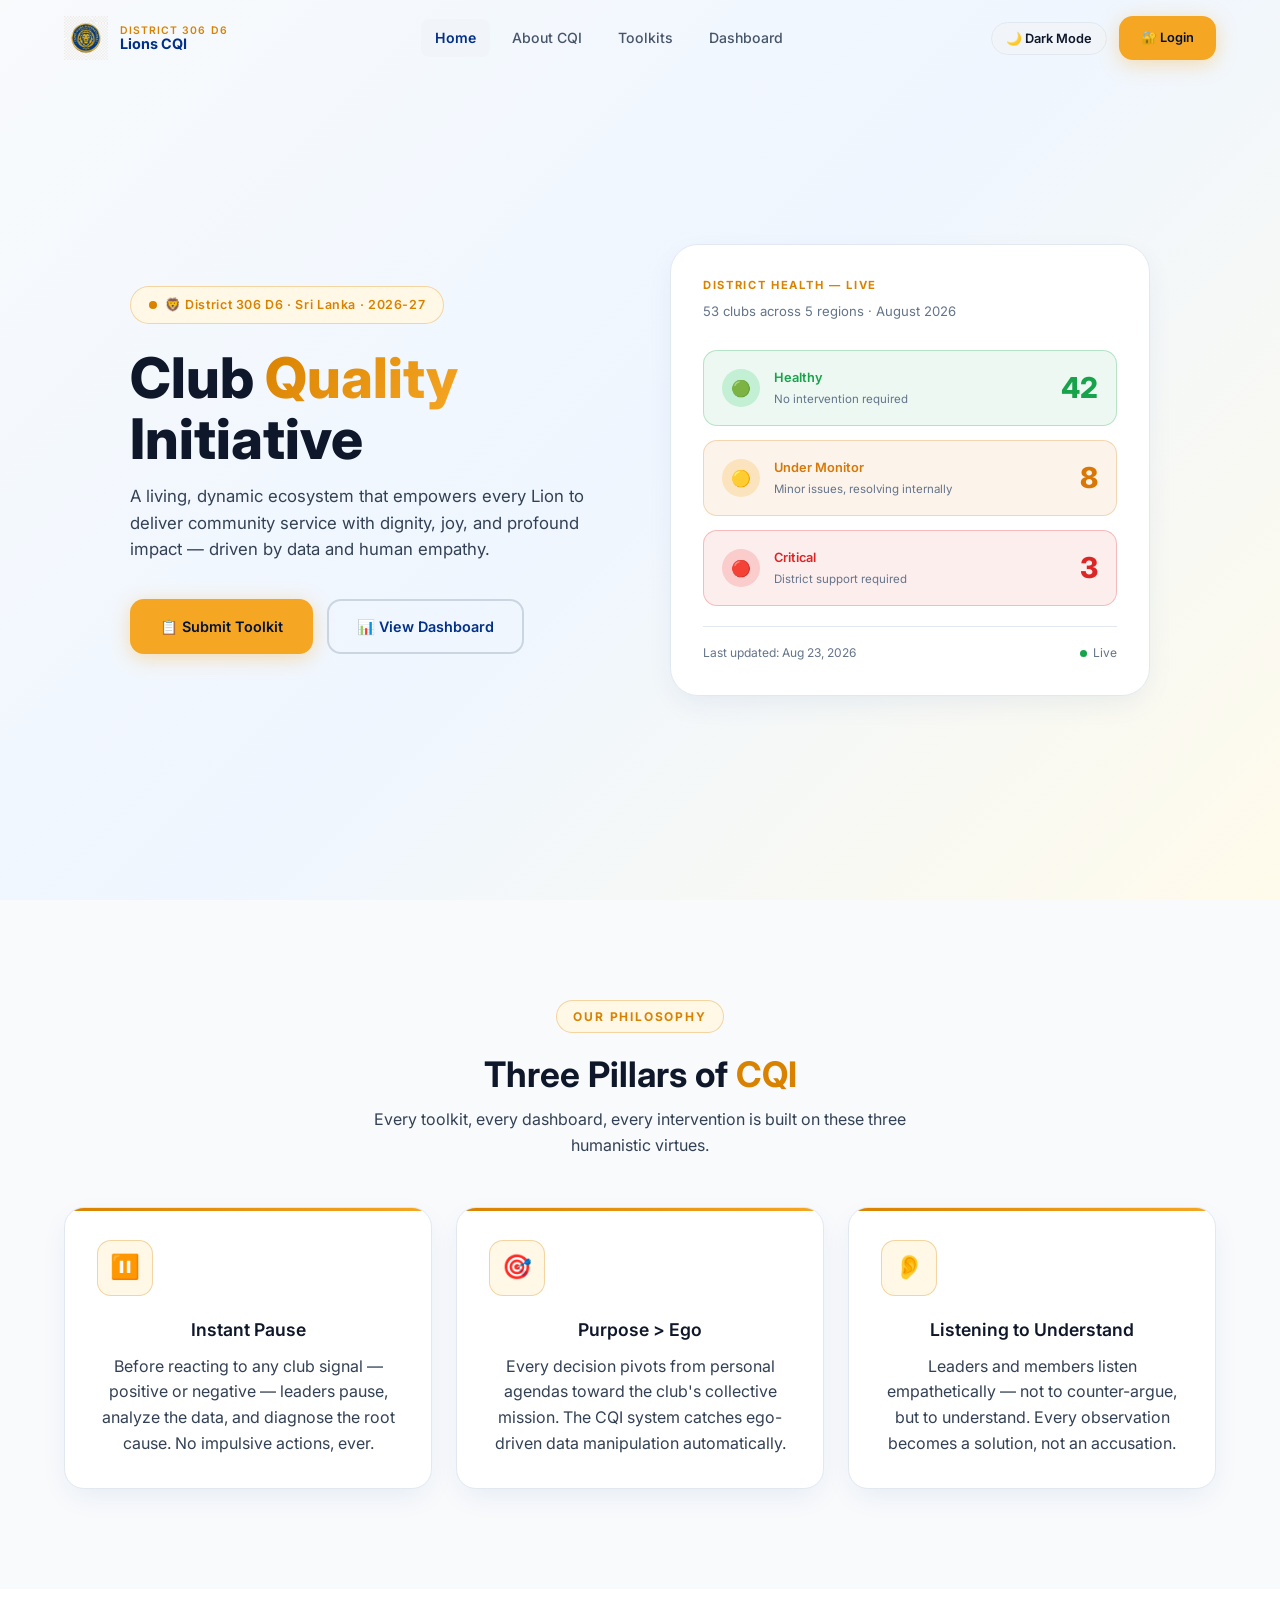
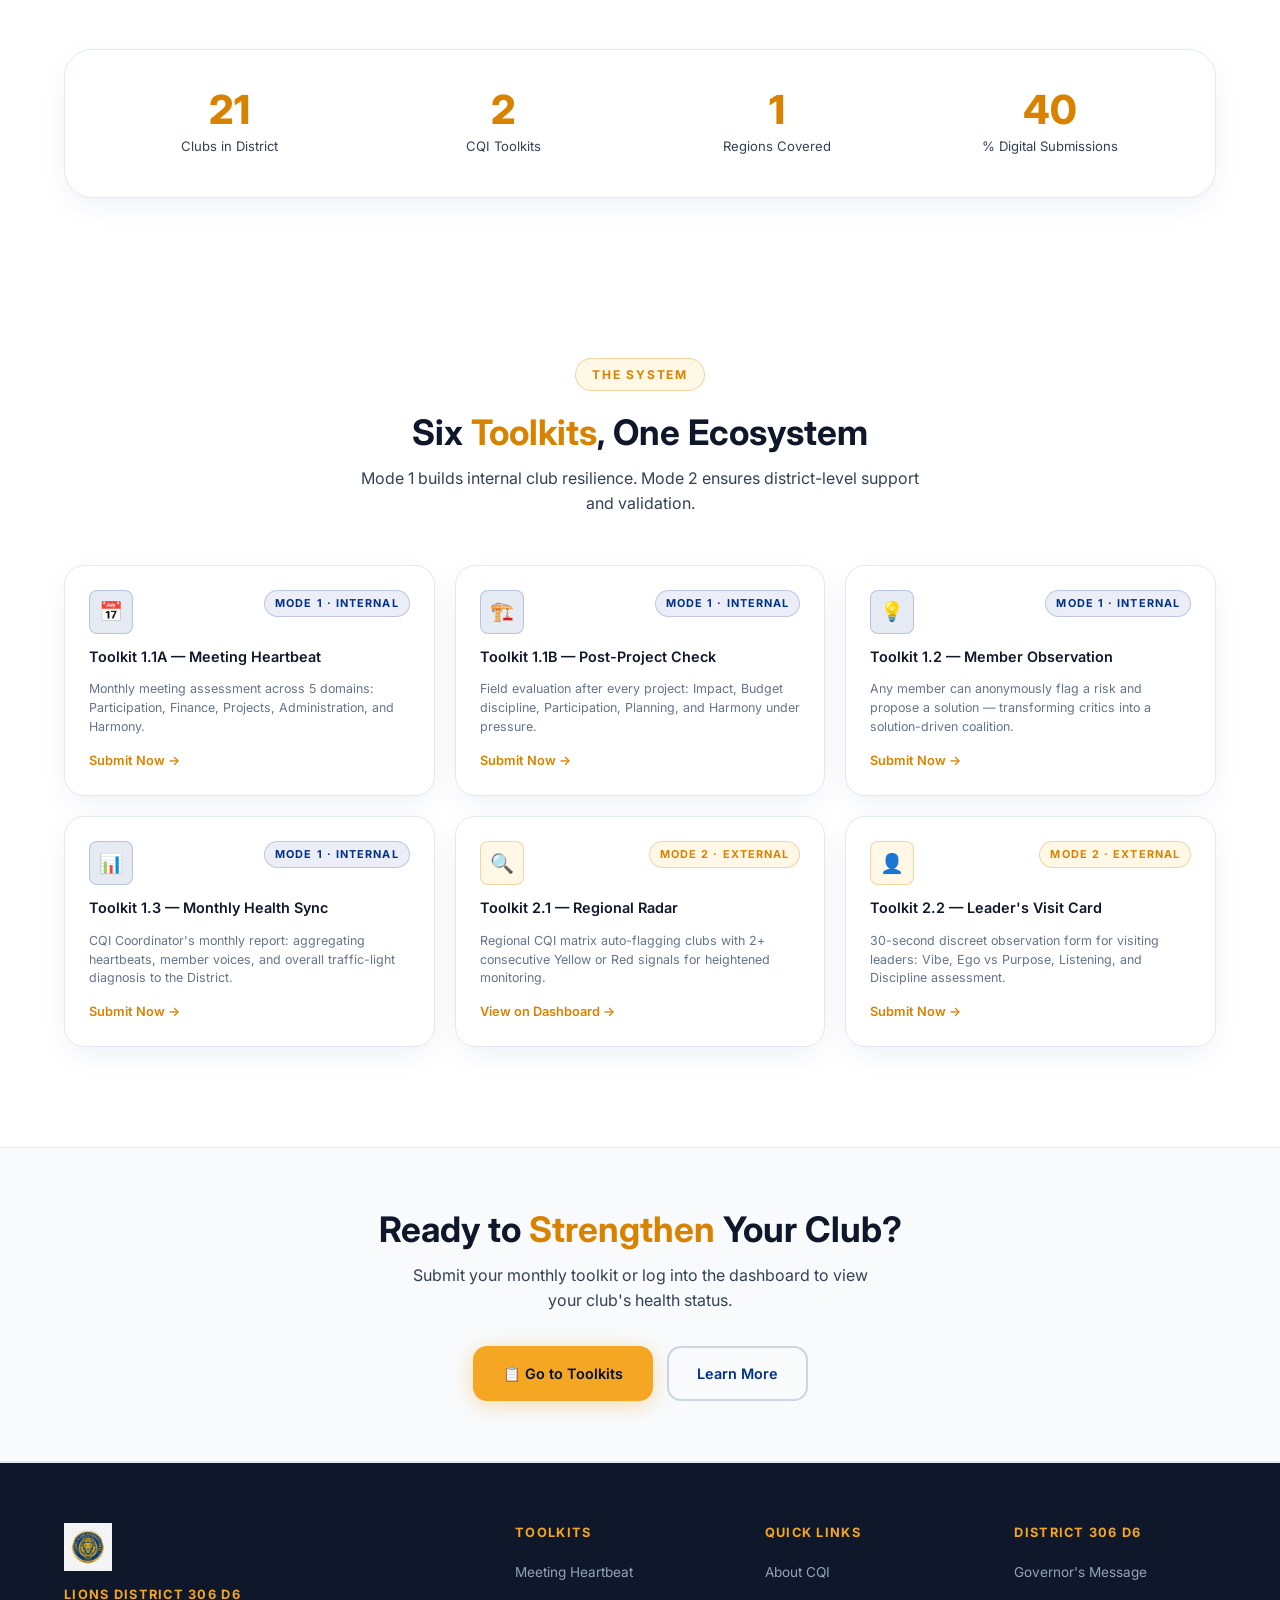
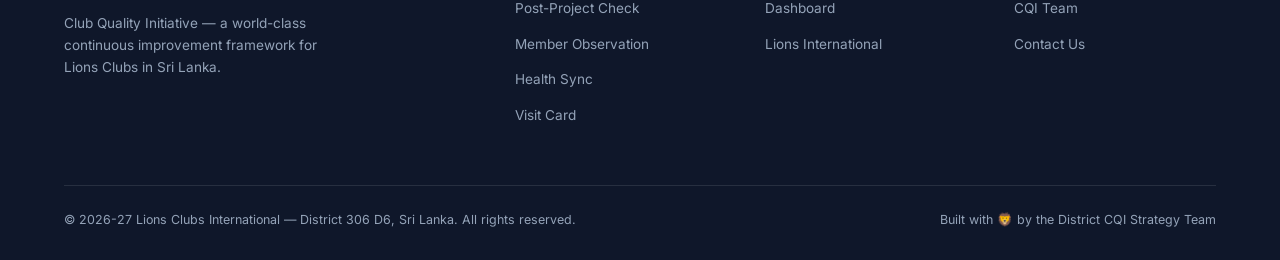
==== commit ffc8b666: "Fix theme toggle container detection across all pages and add cache busters" ====
--- a/website/index.html
+++ b/website/index.html
@@ -4,7 +4,7 @@
 <meta charset="UTF-8"><meta name="viewport" content="width=device-width,initial-scale=1.0">
 <title>Lions CQI | District 306 D6 Sri Lanka</title>
 <meta name="description" content="Club Quality Initiative — a living ecosystem empowering every Lion in District 306 D6, Sri Lanka to serve with dignity, joy and profound impact.">
-<link rel="stylesheet" href="css/style.css">
+<link rel="stylesheet" href="css/style.css?v=2">
 <link rel="icon" href="assets/lions-logo.png">
 </head>
 <body>
@@ -228,6 +228,6 @@
   </div>
 </footer>
 <script src="js/mock-data.js"></script>
-<script src="js/main.js"></script>
+<script src="js/main.js?v=2"></script>
 </body>
 </html>
